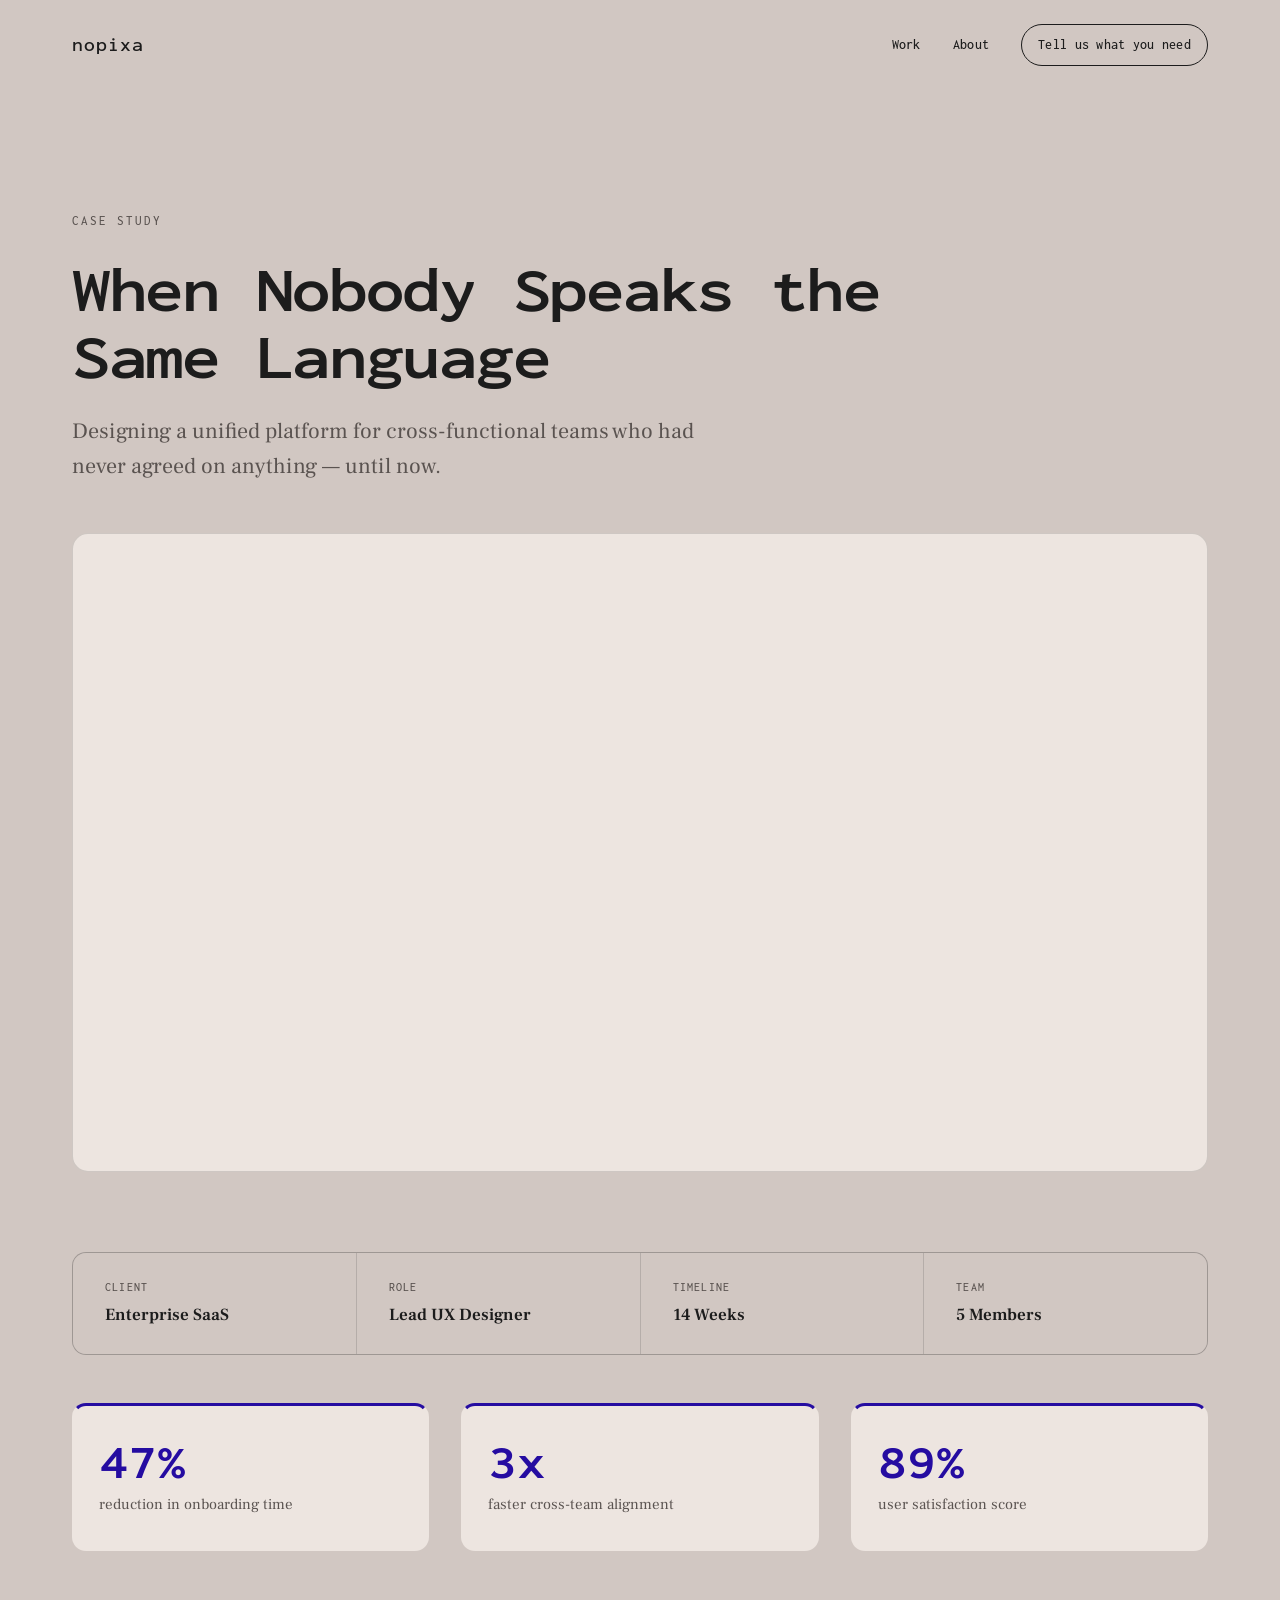
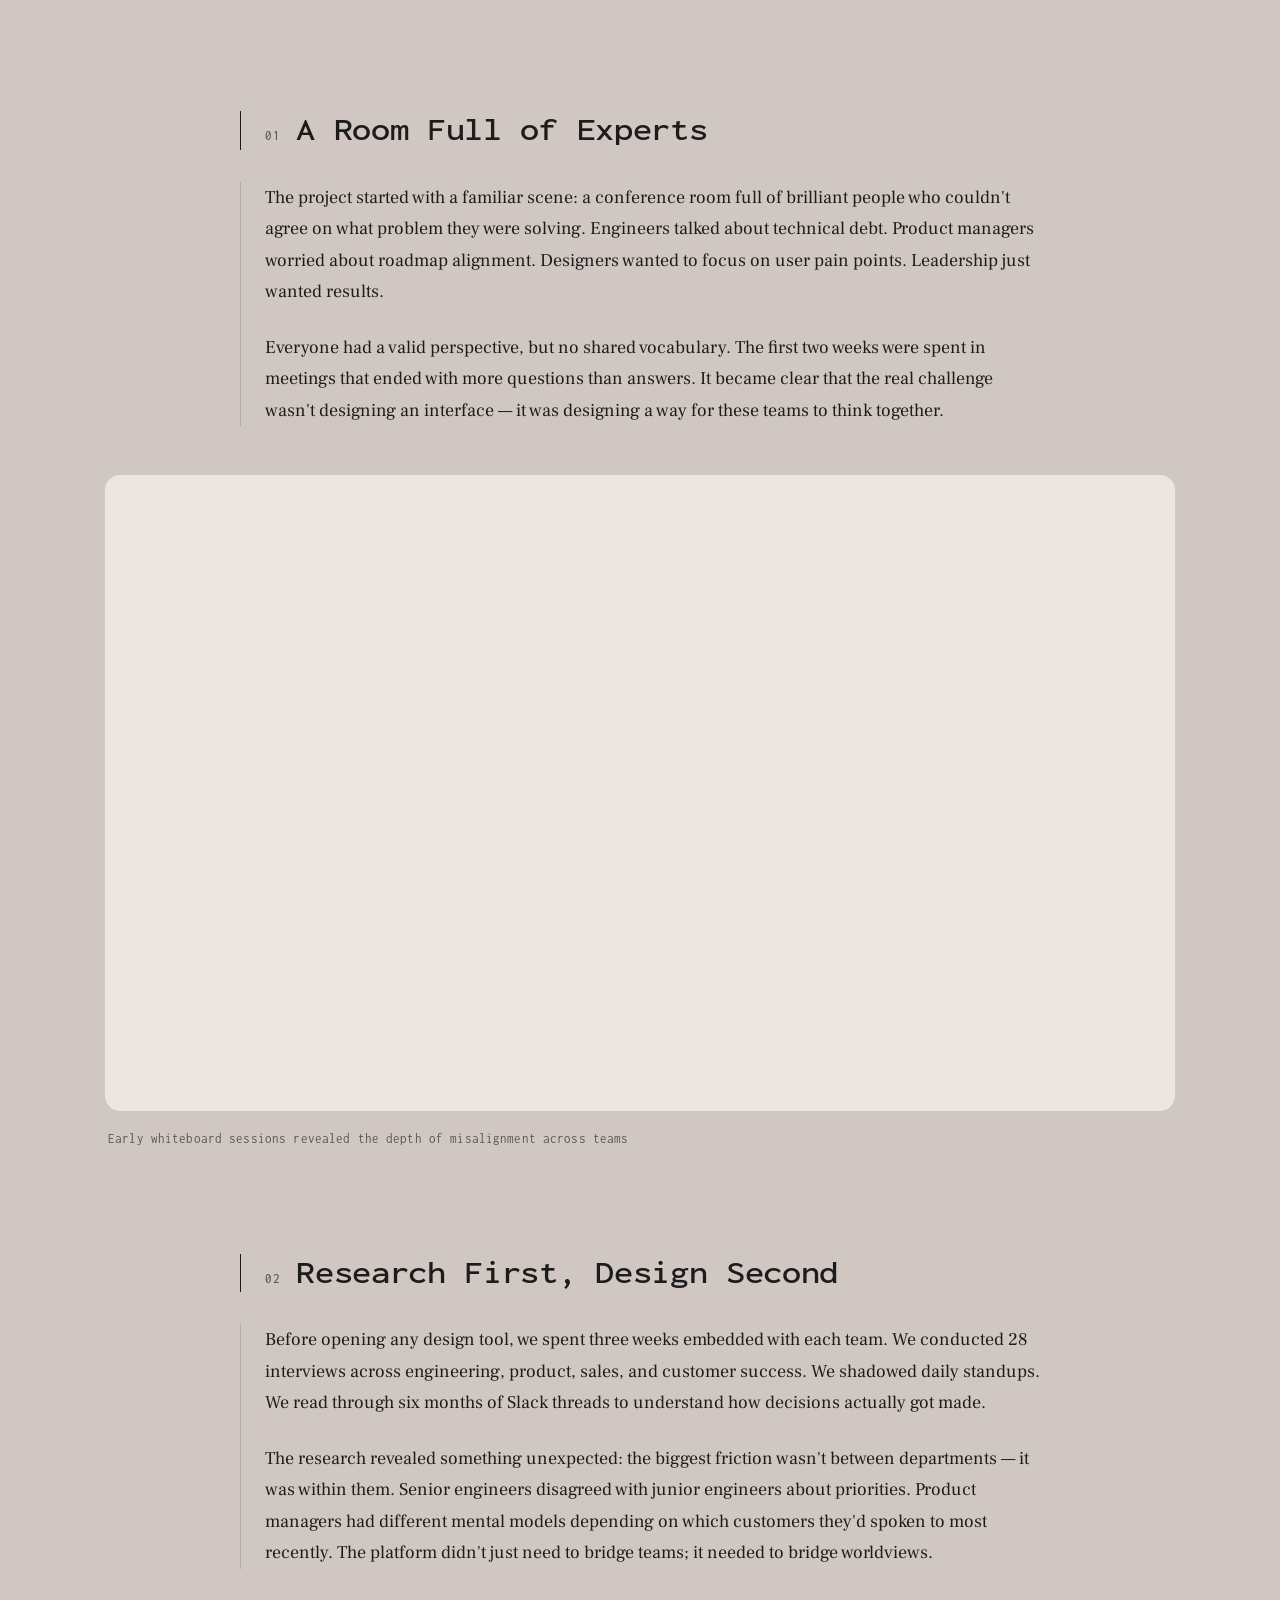
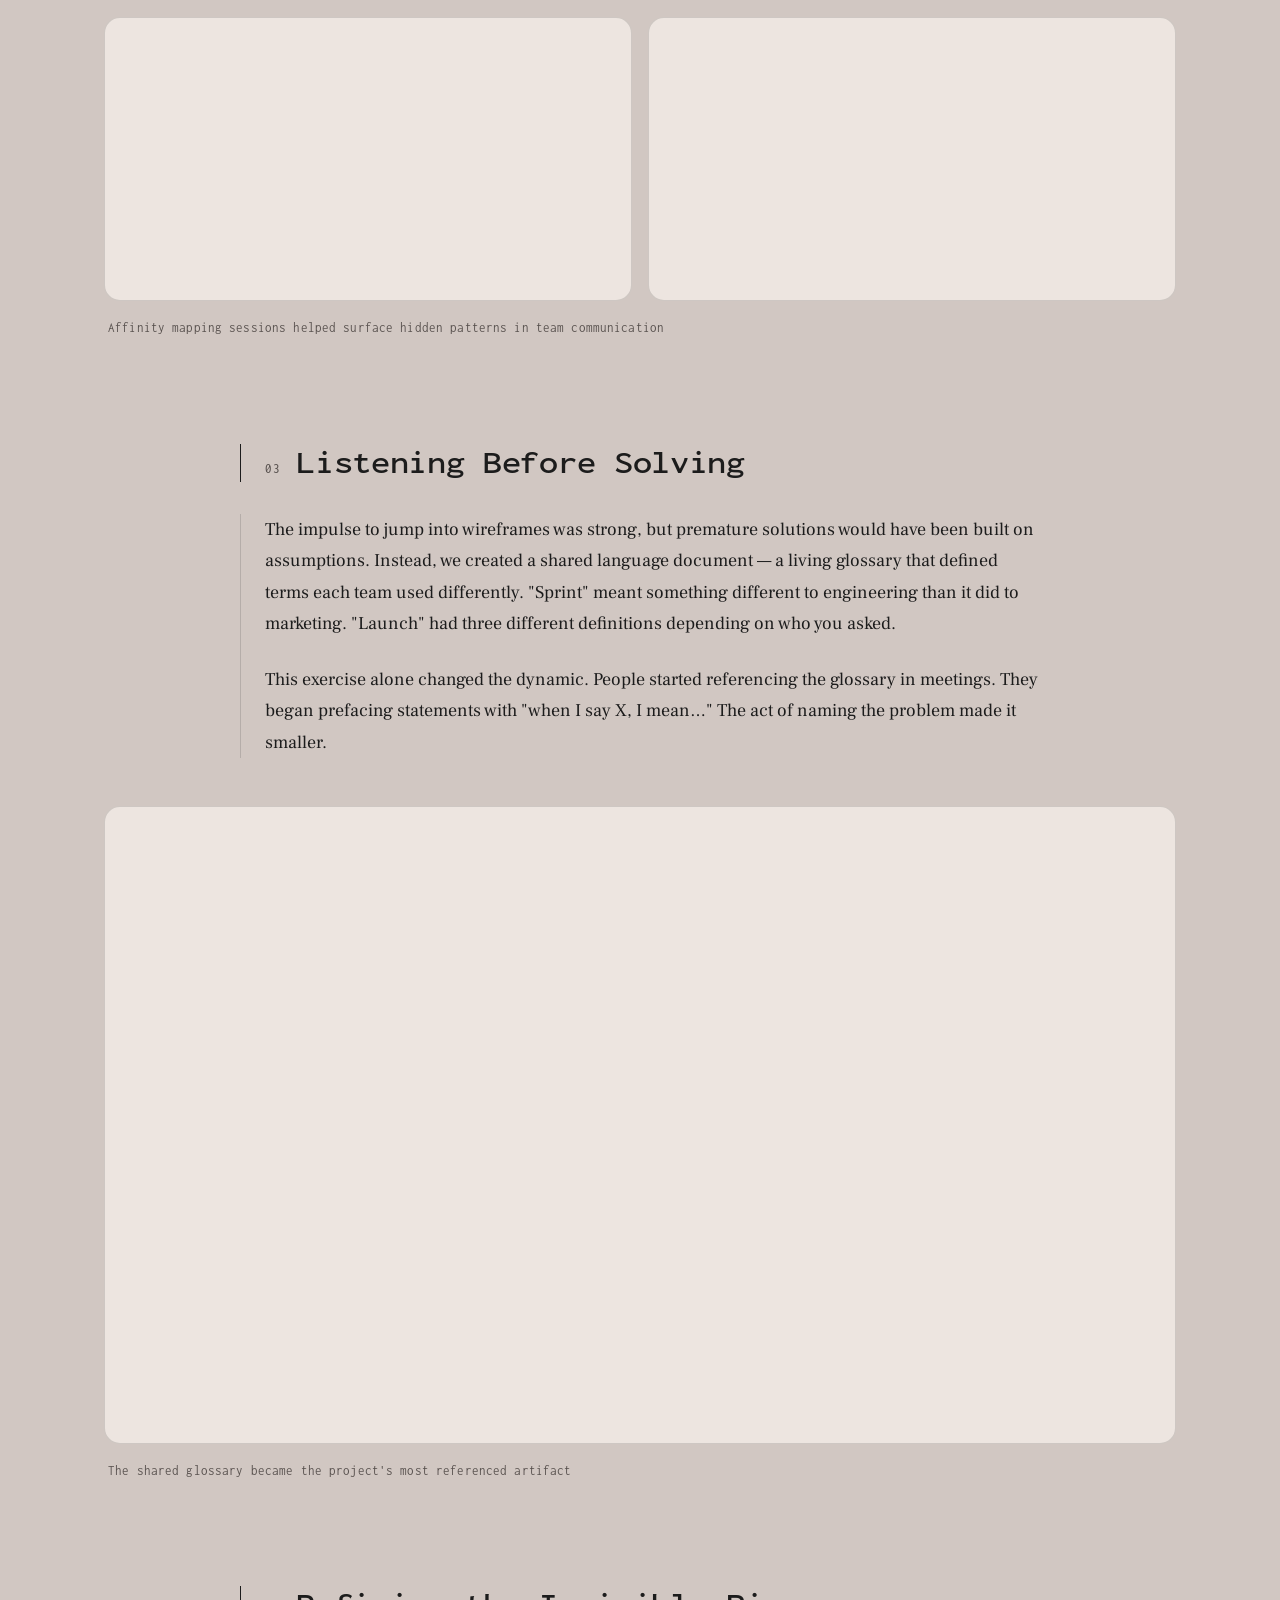
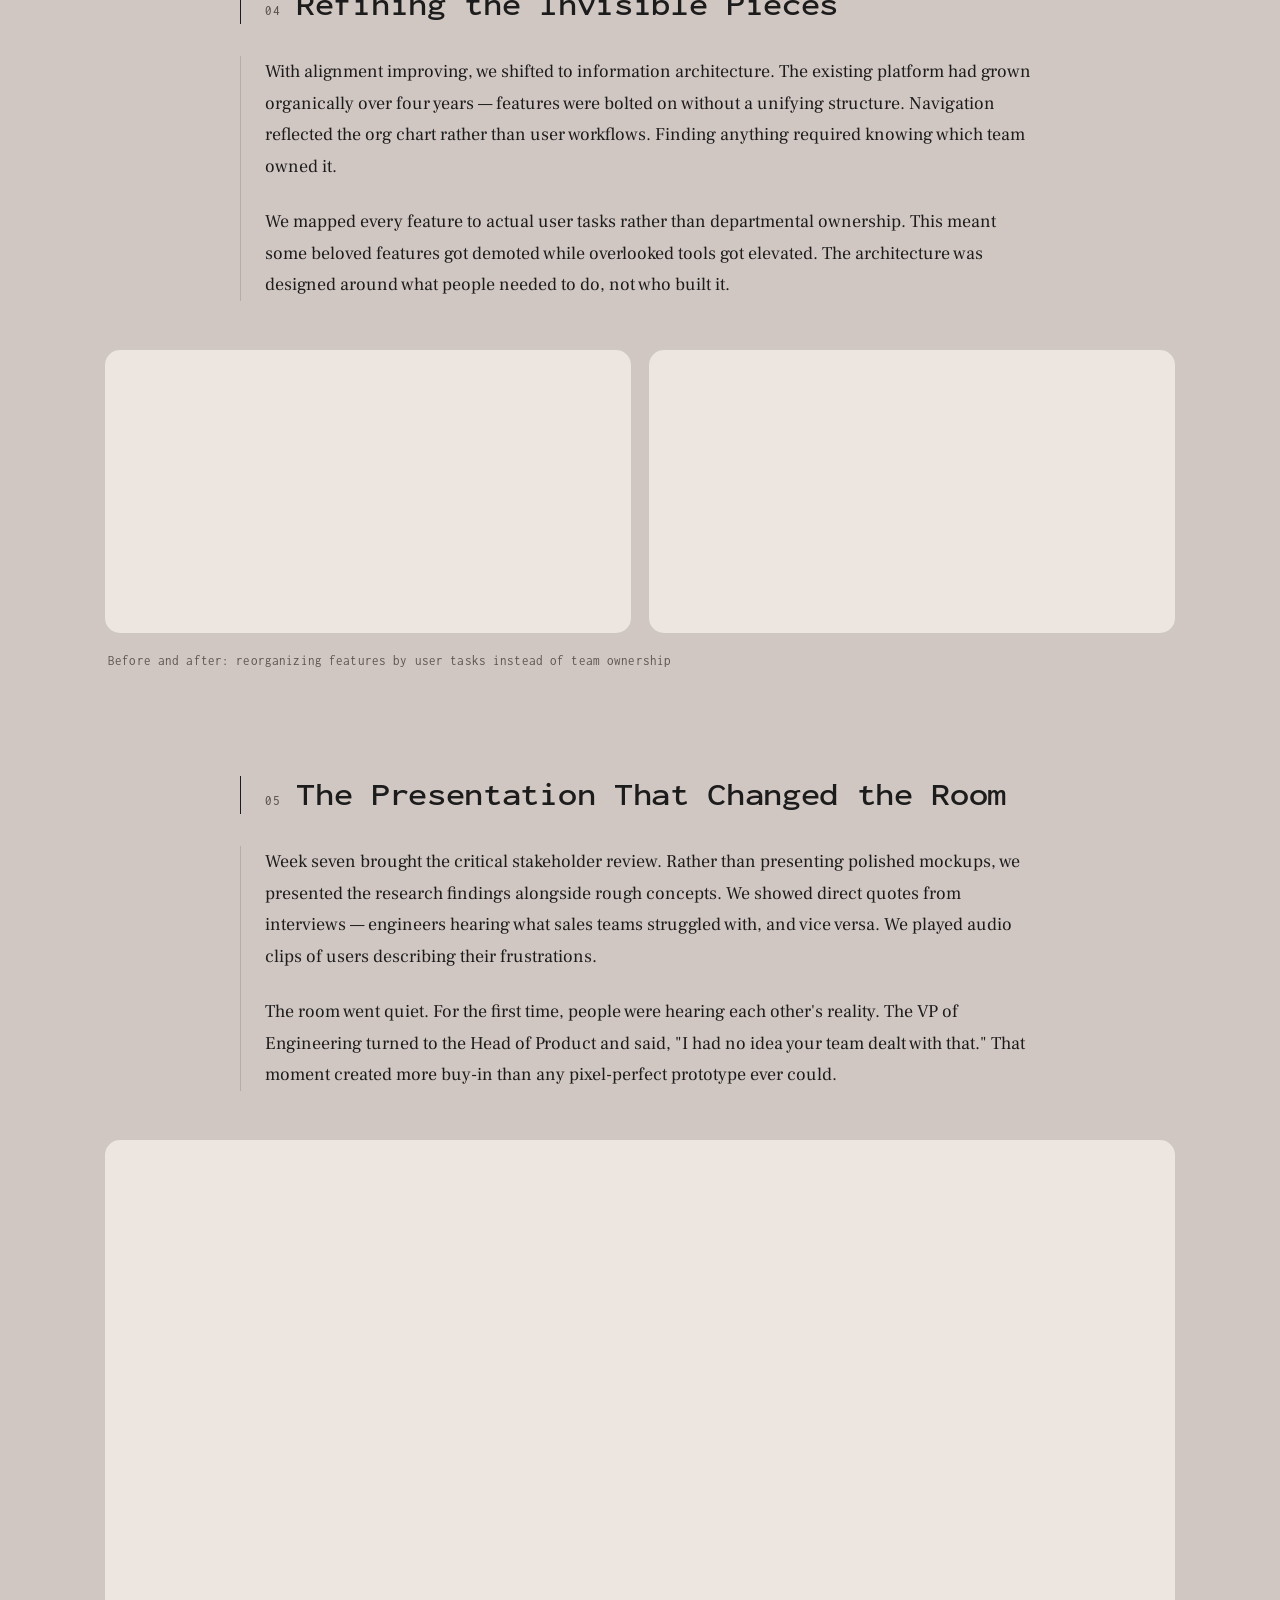
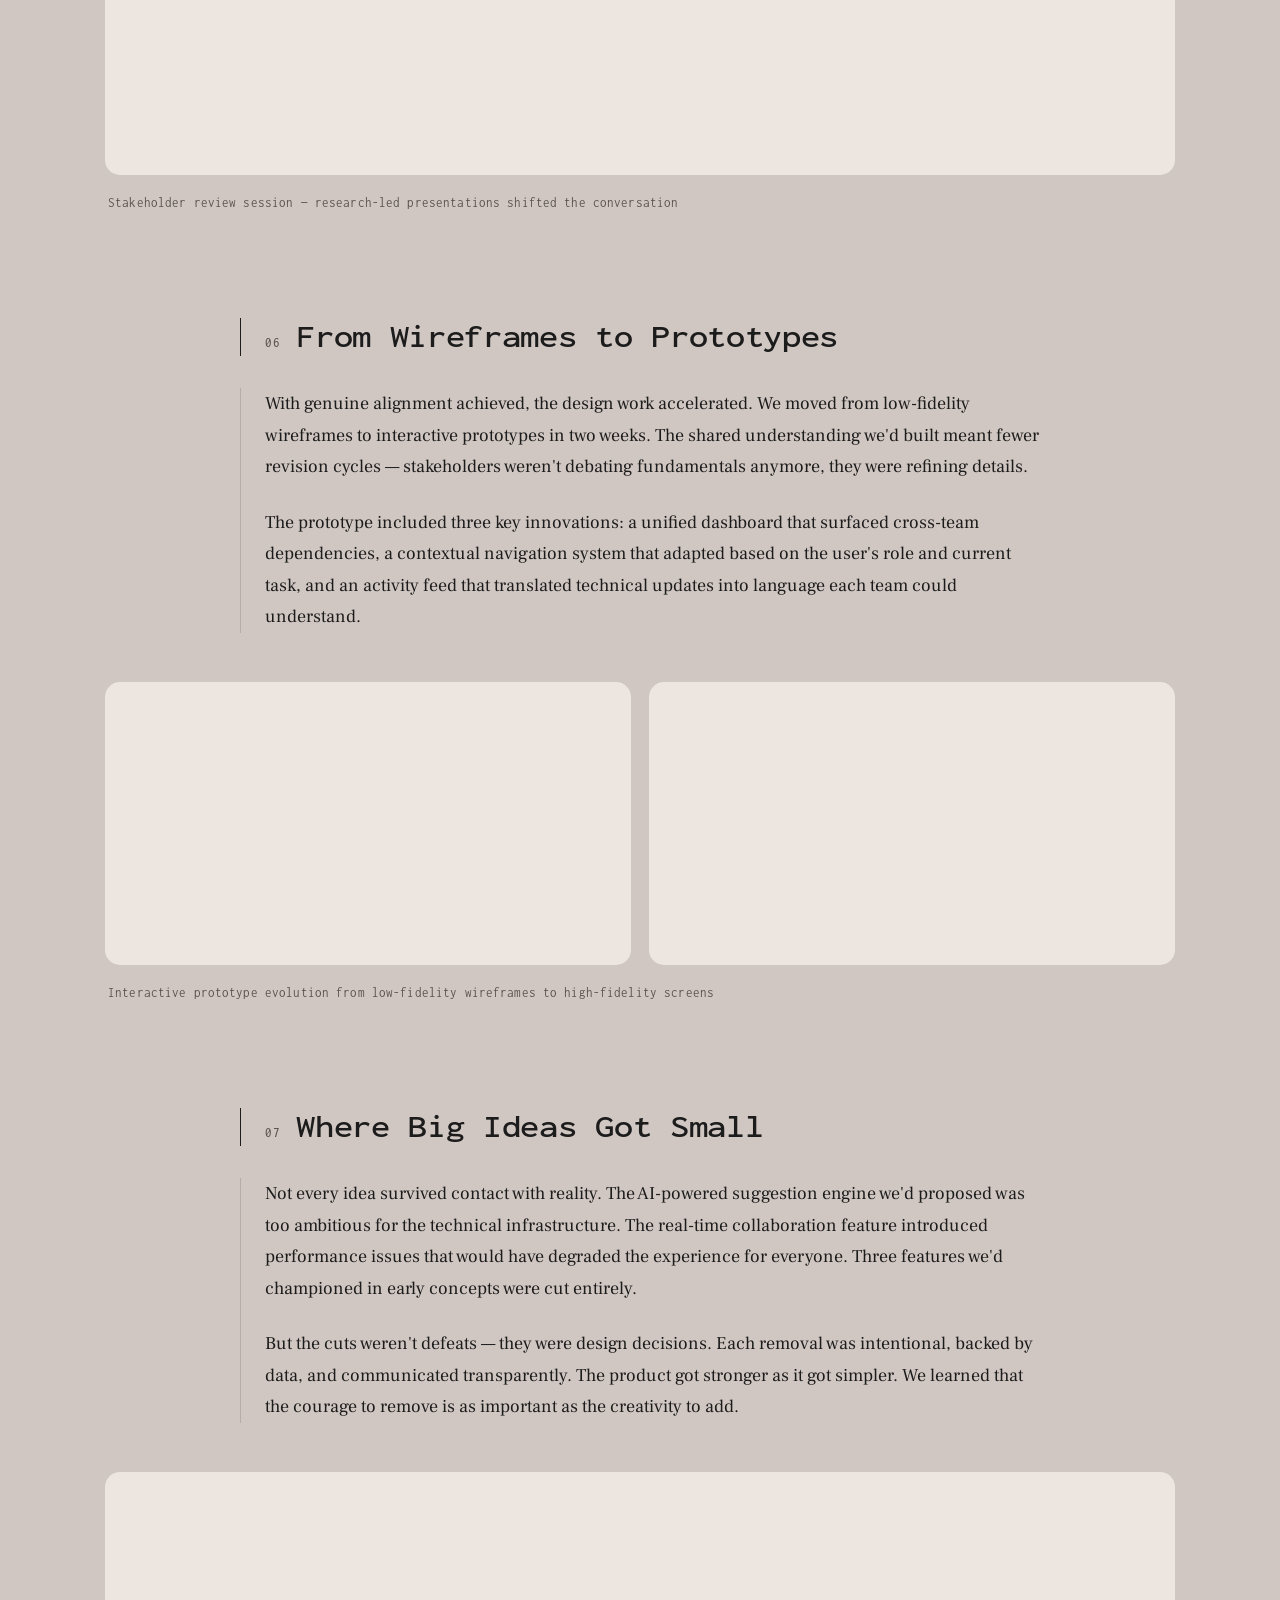
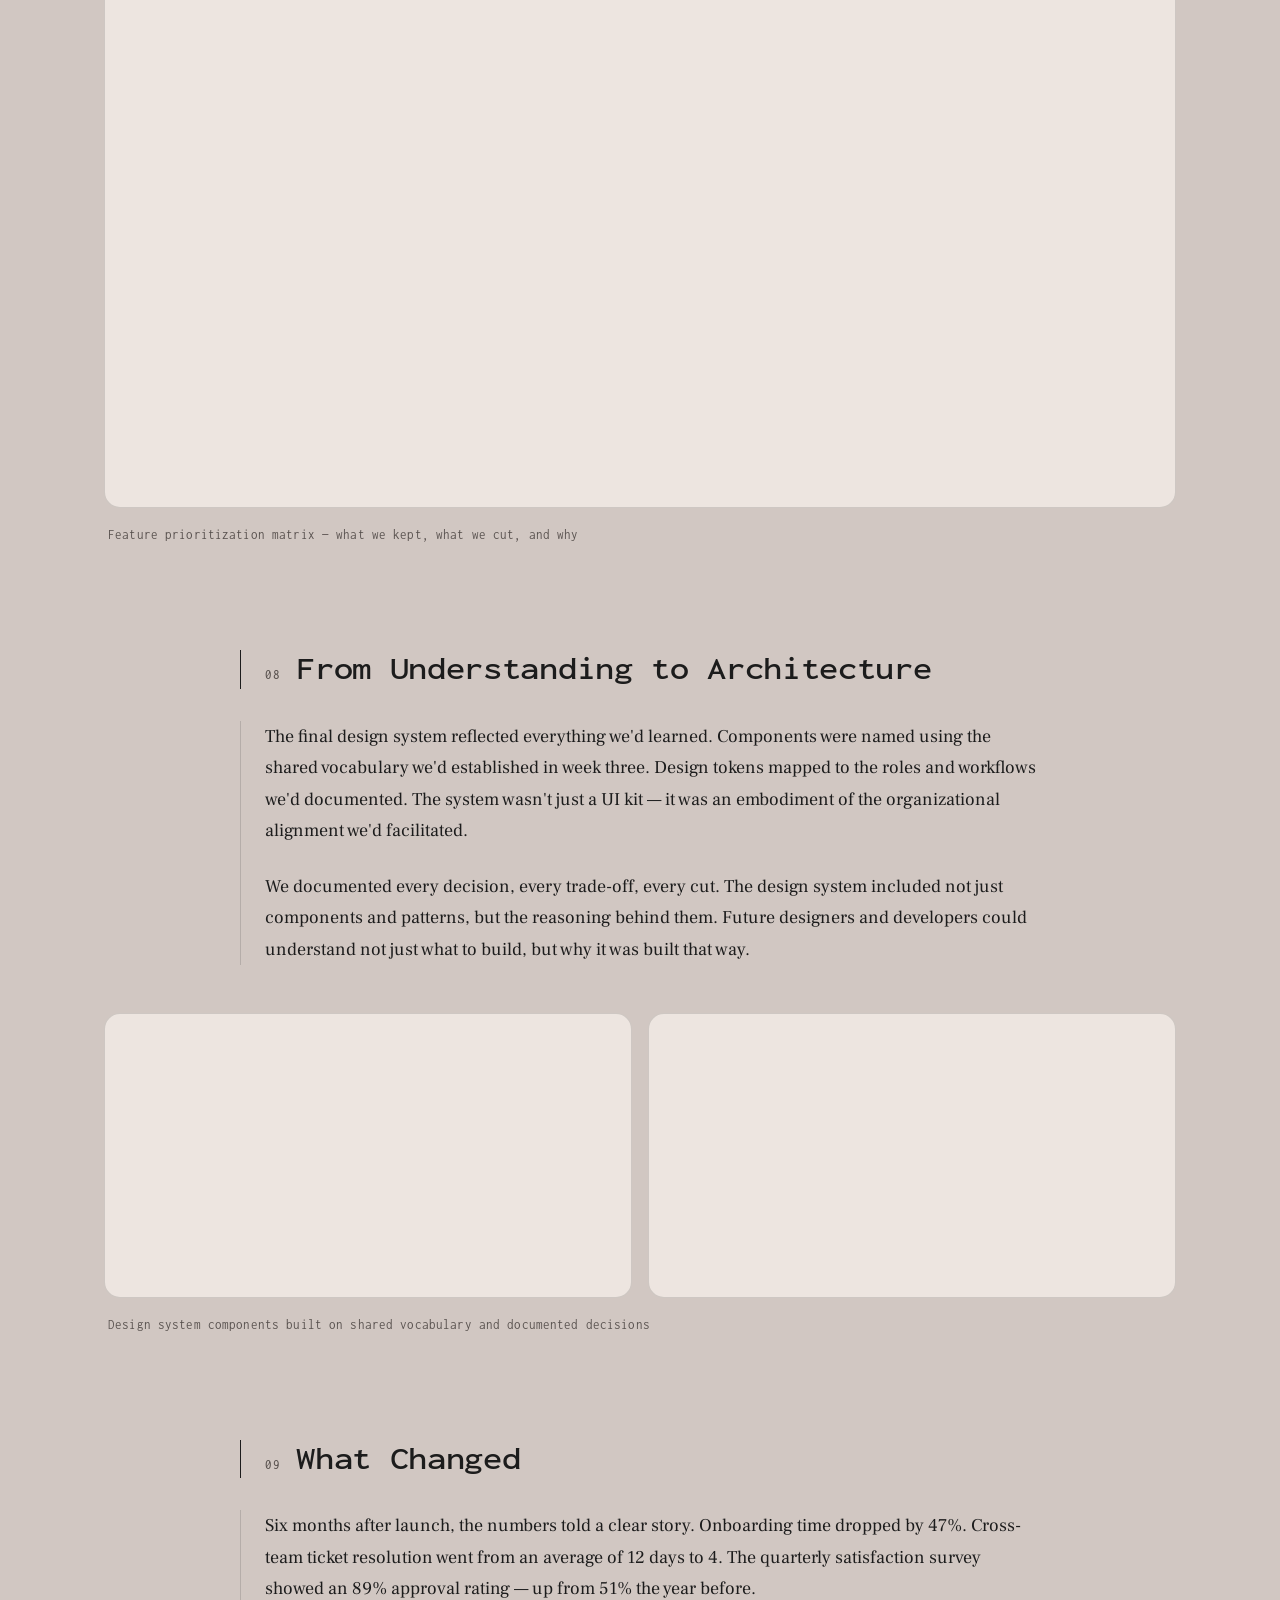
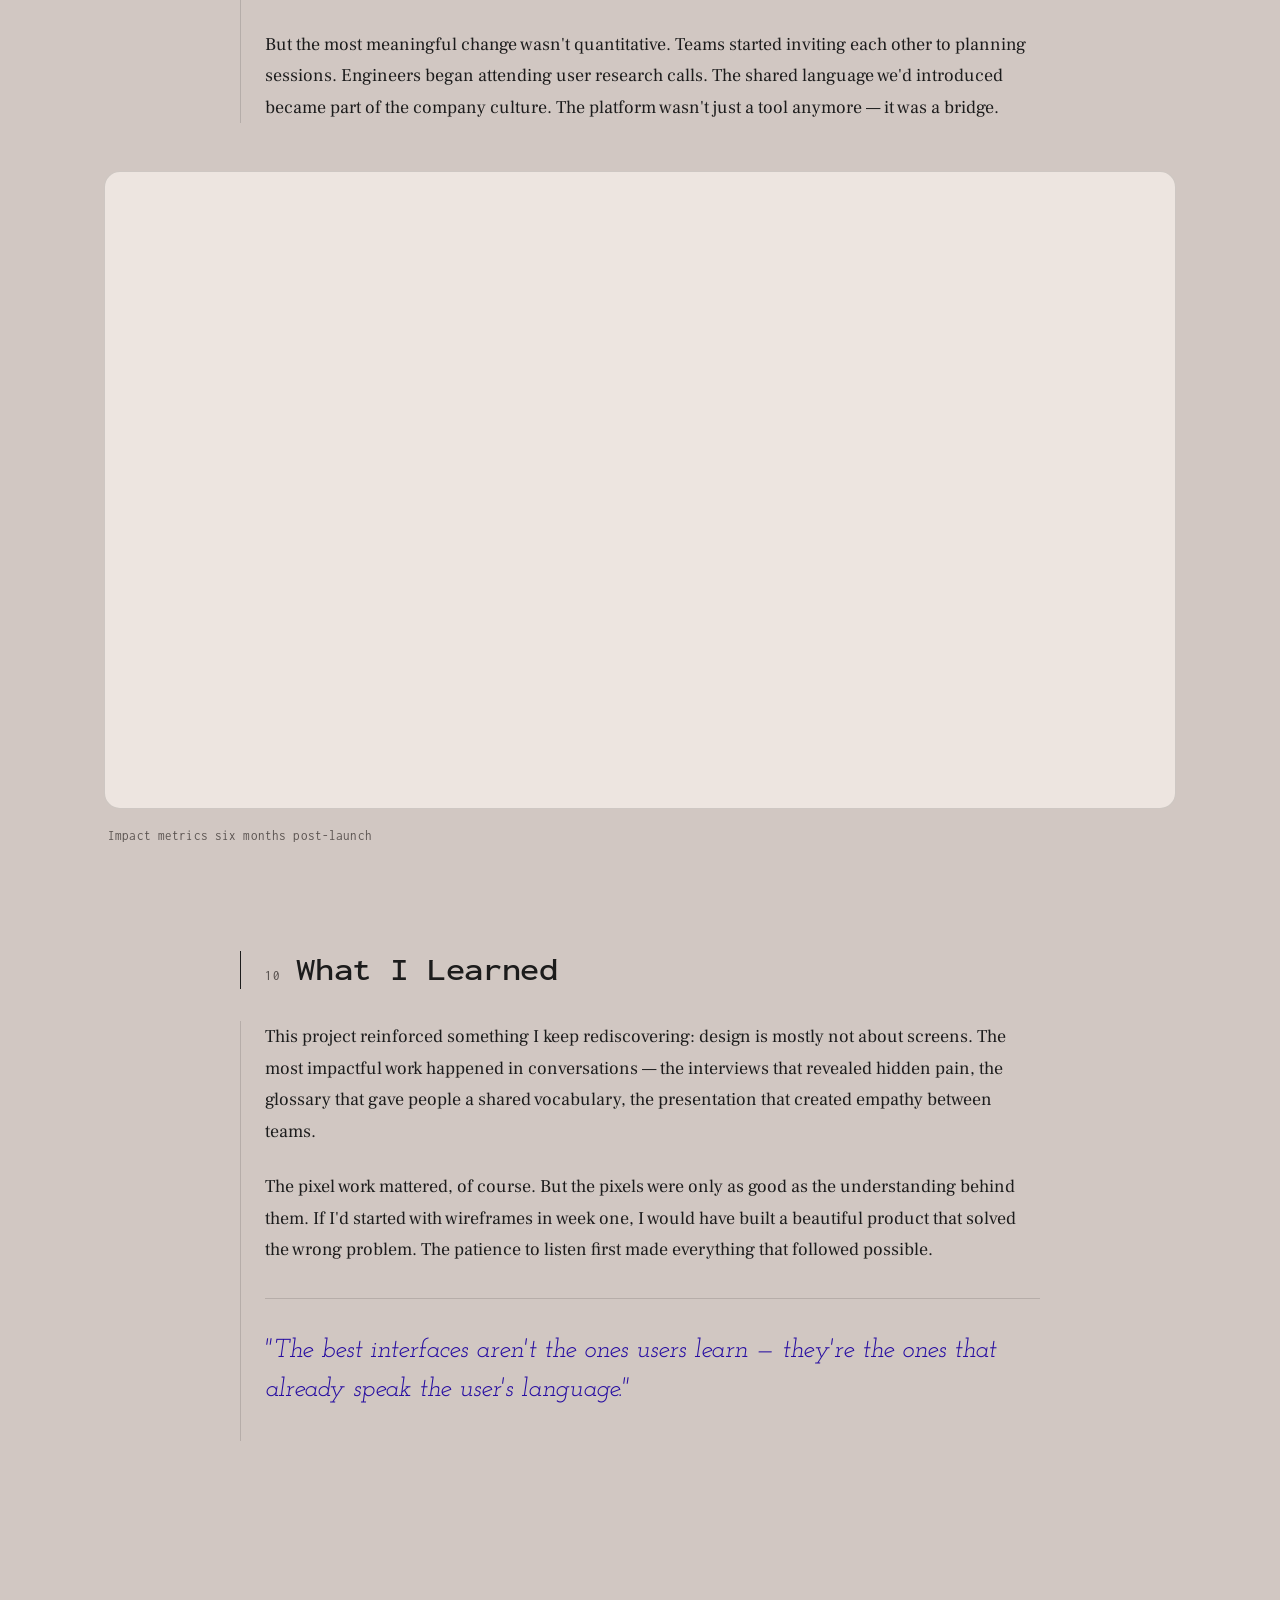
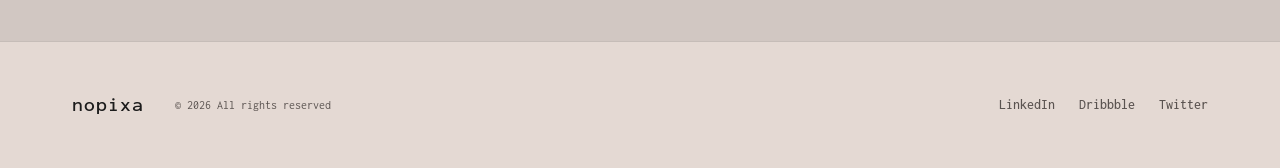
==== index.html @ 85a0df7d "Add case study page recreating nopixa.design layout Build a complete case study page titled "When No" ====
<!DOCTYPE html>
<html lang="en">
<head>
  <meta charset="UTF-8">
  <meta name="viewport" content="width=device-width, initial-scale=1.0">
  <title>When Nobody Speaks the Same Language — Case Study</title>
  <link rel="preconnect" href="https://fonts.googleapis.com">
  <link rel="preconnect" href="https://fonts.gstatic.com" crossorigin>
  <link href="https://fonts.googleapis.com/css2?family=Inconsolata:wdth,wght@75..100,200..900&family=Frank+Ruhl+Libre:wght@300..900&family=Josefin+Slab:ital,wght@0,100..700;1,100..700&display=swap" rel="stylesheet">
  <link rel="stylesheet" href="style.css">
</head>
<body>

  <!-- Navigation -->
  <nav class="nav">
    <a href="/" class="nav__logo">nopixa</a>
    <div class="nav__links">
      <a href="#" class="nav__link">Work</a>
      <a href="#" class="nav__link">About</a>
      <a href="#" class="nav__link nav__link--cta">Tell us what you need</a>
    </div>
  </nav>

  <!-- Hero -->
  <header class="hero">
    <div class="hero__label">Case Study</div>
    <h1 class="hero__title">When Nobody Speaks the Same Language</h1>
    <p class="hero__subtitle">Designing a unified platform for cross-functional teams who had never agreed on anything — until now.</p>
  </header>

  <!-- Hero Image -->
  <div class="hero-image">
    <div class="hero-image__placeholder"></div>
  </div>

  <!-- Project Overview -->
  <section class="overview">
    <div class="overview__grid">
      <div class="overview__item">
        <span class="overview__label">Client</span>
        <span class="overview__value">Enterprise SaaS</span>
      </div>
      <div class="overview__item">
        <span class="overview__label">Role</span>
        <span class="overview__value">Lead UX Designer</span>
      </div>
      <div class="overview__item">
        <span class="overview__label">Timeline</span>
        <span class="overview__value">14 Weeks</span>
      </div>
      <div class="overview__item">
        <span class="overview__label">Team</span>
        <span class="overview__value">5 Members</span>
      </div>
    </div>
    <div class="overview__stats">
      <div class="stat">
        <span class="stat__number">47%</span>
        <span class="stat__desc">reduction in onboarding time</span>
      </div>
      <div class="stat">
        <span class="stat__number">3x</span>
        <span class="stat__desc">faster cross-team alignment</span>
      </div>
      <div class="stat">
        <span class="stat__number">89%</span>
        <span class="stat__desc">user satisfaction score</span>
      </div>
    </div>
  </section>

  <!-- Content Sections -->
  <main class="content">

    <!-- Section: A Room Full of Experts -->
    <section class="section">
      <div class="section__header">
        <span class="section__number">01</span>
        <h2 class="section__title">A Room Full of Experts</h2>
      </div>
      <div class="section__body">
        <p>The project started with a familiar scene: a conference room full of brilliant people who couldn't agree on what problem they were solving. Engineers talked about technical debt. Product managers worried about roadmap alignment. Designers wanted to focus on user pain points. Leadership just wanted results.</p>
        <p>Everyone had a valid perspective, but no shared vocabulary. The first two weeks were spent in meetings that ended with more questions than answers. It became clear that the real challenge wasn't designing an interface — it was designing a way for these teams to think together.</p>
      </div>
    </section>

    <div class="image-block">
      <div class="image-block__placeholder"></div>
      <span class="image-block__caption">Early whiteboard sessions revealed the depth of misalignment across teams</span>
    </div>

    <!-- Section: Research First, Design Second -->
    <section class="section">
      <div class="section__header">
        <span class="section__number">02</span>
        <h2 class="section__title">Research First, Design Second</h2>
      </div>
      <div class="section__body">
        <p>Before opening any design tool, we spent three weeks embedded with each team. We conducted 28 interviews across engineering, product, sales, and customer success. We shadowed daily standups. We read through six months of Slack threads to understand how decisions actually got made.</p>
        <p>The research revealed something unexpected: the biggest friction wasn't between departments — it was within them. Senior engineers disagreed with junior engineers about priorities. Product managers had different mental models depending on which customers they'd spoken to most recently. The platform didn't just need to bridge teams; it needed to bridge worldviews.</p>
      </div>
    </section>

    <div class="image-block image-block--two-up">
      <div class="image-block__grid">
        <div class="image-block__placeholder"></div>
        <div class="image-block__placeholder"></div>
      </div>
      <span class="image-block__caption">Affinity mapping sessions helped surface hidden patterns in team communication</span>
    </div>

    <!-- Section: Listening Before Solving -->
    <section class="section">
      <div class="section__header">
        <span class="section__number">03</span>
        <h2 class="section__title">Listening Before Solving</h2>
      </div>
      <div class="section__body">
        <p>The impulse to jump into wireframes was strong, but premature solutions would have been built on assumptions. Instead, we created a shared language document — a living glossary that defined terms each team used differently. "Sprint" meant something different to engineering than it did to marketing. "Launch" had three different definitions depending on who you asked.</p>
        <p>This exercise alone changed the dynamic. People started referencing the glossary in meetings. They began prefacing statements with "when I say X, I mean…" The act of naming the problem made it smaller.</p>
      </div>
    </section>

    <div class="image-block">
      <div class="image-block__placeholder"></div>
      <span class="image-block__caption">The shared glossary became the project's most referenced artifact</span>
    </div>

    <!-- Section: Refining the Invisible Pieces -->
    <section class="section">
      <div class="section__header">
        <span class="section__number">04</span>
        <h2 class="section__title">Refining the Invisible Pieces</h2>
      </div>
      <div class="section__body">
        <p>With alignment improving, we shifted to information architecture. The existing platform had grown organically over four years — features were bolted on without a unifying structure. Navigation reflected the org chart rather than user workflows. Finding anything required knowing which team owned it.</p>
        <p>We mapped every feature to actual user tasks rather than departmental ownership. This meant some beloved features got demoted while overlooked tools got elevated. The architecture was designed around what people needed to do, not who built it.</p>
      </div>
    </section>

    <div class="image-block image-block--two-up">
      <div class="image-block__grid">
        <div class="image-block__placeholder"></div>
        <div class="image-block__placeholder"></div>
      </div>
      <span class="image-block__caption">Before and after: reorganizing features by user tasks instead of team ownership</span>
    </div>

    <!-- Section: The Presentation That Changed the Room -->
    <section class="section">
      <div class="section__header">
        <span class="section__number">05</span>
        <h2 class="section__title">The Presentation That Changed the Room</h2>
      </div>
      <div class="section__body">
        <p>Week seven brought the critical stakeholder review. Rather than presenting polished mockups, we presented the research findings alongside rough concepts. We showed direct quotes from interviews — engineers hearing what sales teams struggled with, and vice versa. We played audio clips of users describing their frustrations.</p>
        <p>The room went quiet. For the first time, people were hearing each other's reality. The VP of Engineering turned to the Head of Product and said, "I had no idea your team dealt with that." That moment created more buy-in than any pixel-perfect prototype ever could.</p>
      </div>
    </section>

    <div class="image-block">
      <div class="image-block__placeholder"></div>
      <span class="image-block__caption">Stakeholder review session — research-led presentations shifted the conversation</span>
    </div>

    <!-- Section: From Wireframes to Prototypes -->
    <section class="section">
      <div class="section__header">
        <span class="section__number">06</span>
        <h2 class="section__title">From Wireframes to Prototypes</h2>
      </div>
      <div class="section__body">
        <p>With genuine alignment achieved, the design work accelerated. We moved from low-fidelity wireframes to interactive prototypes in two weeks. The shared understanding we'd built meant fewer revision cycles — stakeholders weren't debating fundamentals anymore, they were refining details.</p>
        <p>The prototype included three key innovations: a unified dashboard that surfaced cross-team dependencies, a contextual navigation system that adapted based on the user's role and current task, and an activity feed that translated technical updates into language each team could understand.</p>
      </div>
    </section>

    <div class="image-block image-block--two-up">
      <div class="image-block__grid">
        <div class="image-block__placeholder"></div>
        <div class="image-block__placeholder"></div>
      </div>
      <span class="image-block__caption">Interactive prototype evolution from low-fidelity wireframes to high-fidelity screens</span>
    </div>

    <!-- Section: Where Big Ideas Got Small -->
    <section class="section">
      <div class="section__header">
        <span class="section__number">07</span>
        <h2 class="section__title">Where Big Ideas Got Small</h2>
      </div>
      <div class="section__body">
        <p>Not every idea survived contact with reality. The AI-powered suggestion engine we'd proposed was too ambitious for the technical infrastructure. The real-time collaboration feature introduced performance issues that would have degraded the experience for everyone. Three features we'd championed in early concepts were cut entirely.</p>
        <p>But the cuts weren't defeats — they were design decisions. Each removal was intentional, backed by data, and communicated transparently. The product got stronger as it got simpler. We learned that the courage to remove is as important as the creativity to add.</p>
      </div>
    </section>

    <div class="image-block">
      <div class="image-block__placeholder"></div>
      <span class="image-block__caption">Feature prioritization matrix — what we kept, what we cut, and why</span>
    </div>

    <!-- Section: From Understanding to Architecture -->
    <section class="section">
      <div class="section__header">
        <span class="section__number">08</span>
        <h2 class="section__title">From Understanding to Architecture</h2>
      </div>
      <div class="section__body">
        <p>The final design system reflected everything we'd learned. Components were named using the shared vocabulary we'd established in week three. Design tokens mapped to the roles and workflows we'd documented. The system wasn't just a UI kit — it was an embodiment of the organizational alignment we'd facilitated.</p>
        <p>We documented every decision, every trade-off, every cut. The design system included not just components and patterns, but the reasoning behind them. Future designers and developers could understand not just what to build, but why it was built that way.</p>
      </div>
    </section>

    <div class="image-block image-block--two-up">
      <div class="image-block__grid">
        <div class="image-block__placeholder"></div>
        <div class="image-block__placeholder"></div>
      </div>
      <span class="image-block__caption">Design system components built on shared vocabulary and documented decisions</span>
    </div>

    <!-- Section: What Changed -->
    <section class="section">
      <div class="section__header">
        <span class="section__number">09</span>
        <h2 class="section__title">What Changed</h2>
      </div>
      <div class="section__body">
        <p>Six months after launch, the numbers told a clear story. Onboarding time dropped by 47%. Cross-team ticket resolution went from an average of 12 days to 4. The quarterly satisfaction survey showed an 89% approval rating — up from 51% the year before.</p>
        <p>But the most meaningful change wasn't quantitative. Teams started inviting each other to planning sessions. Engineers began attending user research calls. The shared language we'd introduced became part of the company culture. The platform wasn't just a tool anymore — it was a bridge.</p>
      </div>
    </section>

    <div class="image-block">
      <div class="image-block__placeholder"></div>
      <span class="image-block__caption">Impact metrics six months post-launch</span>
    </div>

    <!-- Section: What I Learned -->
    <section class="section section--last">
      <div class="section__header">
        <span class="section__number">10</span>
        <h2 class="section__title">What I Learned</h2>
      </div>
      <div class="section__body">
        <p>This project reinforced something I keep rediscovering: design is mostly not about screens. The most impactful work happened in conversations — the interviews that revealed hidden pain, the glossary that gave people a shared vocabulary, the presentation that created empathy between teams.</p>
        <p>The pixel work mattered, of course. But the pixels were only as good as the understanding behind them. If I'd started with wireframes in week one, I would have built a beautiful product that solved the wrong problem. The patience to listen first made everything that followed possible.</p>
        <div class="section__quote">
          <blockquote>"The best interfaces aren't the ones users learn — they're the ones that already speak the user's language."</blockquote>
        </div>
      </div>
    </section>

  </main>

  <!-- Footer -->
  <footer class="footer">
    <div class="footer__inner">
      <div class="footer__left">
        <span class="footer__logo">nopixa</span>
        <span class="footer__copy">&copy; 2026 All rights reserved</span>
      </div>
      <div class="footer__right">
        <a href="#" class="footer__link">LinkedIn</a>
        <a href="#" class="footer__link">Dribbble</a>
        <a href="#" class="footer__link">Twitter</a>
      </div>
    </div>
  </footer>

  <!-- Scroll Animations -->
  <script>
    document.addEventListener('DOMContentLoaded', () => {
      const elements = document.querySelectorAll('.section, .image-block, .stat');

      if ('IntersectionObserver' in window) {
        const observer = new IntersectionObserver((entries) => {
          entries.forEach((entry) => {
            if (entry.isIntersecting) {
              entry.target.classList.add('visible');
              observer.unobserve(entry.target);
            }
          });
        }, { threshold: 0.1, rootMargin: '0px 0px -40px 0px' });

        elements.forEach((el) => observer.observe(el));
      } else {
        elements.forEach((el) => el.classList.add('visible'));
      }
    });
  </script>

</body>
</html>
---- style.css ----
/* ============================================
   NOPIXA DESIGN SYSTEM — Case Study Template
   ============================================ */

/* --- Reset & Base --- */
*,
*::before,
*::after {
  margin: 0;
  padding: 0;
  box-sizing: border-box;
}

:root {
  /* Colors */
  --color-bg: #d1c7c2;
  --color-bg-light: #e4d9d3;
  --color-bg-card: #ede5e0;
  --color-text: #1c1c1c;
  --color-text-muted: #5a5350;
  --color-accent: #250ca1;
  --color-accent-hover: #5531e6;
  --color-border: #1c1c1c;
  --color-border-light: rgba(28, 28, 28, 0.15);

  /* Typography */
  --font-mono: 'Inconsolata', monospace;
  --font-serif: 'Frank Ruhl Libre', serif;
  --font-accent: 'Josefin Slab', serif;

  /* Spacing */
  --space-xs: 4px;
  --space-sm: 8px;
  --space-md: 16px;
  --space-lg: 24px;
  --space-xl: 32px;
  --space-2xl: 48px;
  --space-3xl: 80px;
  --space-4xl: 120px;

  /* Layout */
  --max-width: 1200px;
  --content-width: 800px;
  --radius-sm: 5px;
  --radius-md: 14px;
  --radius-lg: 16px;
}

html {
  font-size: 16px;
  scroll-behavior: smooth;
  -webkit-font-smoothing: antialiased;
  -moz-osx-font-smoothing: grayscale;
}

body {
  background-color: var(--color-bg);
  color: var(--color-text);
  font-family: var(--font-serif);
  font-weight: 400;
  line-height: 1.7;
  overflow-x: clip;
}

a {
  color: var(--color-text);
  text-decoration: none;
  transition: color 0.2s ease;
}

a:hover {
  color: var(--color-accent);
}

img {
  max-width: 100%;
  display: block;
}

/* --- Navigation --- */
.nav {
  display: flex;
  align-items: center;
  justify-content: space-between;
  padding: var(--space-lg) var(--space-xl);
  max-width: var(--max-width);
  margin: 0 auto;
}

.nav__logo {
  font-family: var(--font-mono);
  font-weight: 600;
  font-size: 1.125rem;
  letter-spacing: 0.05em;
  font-stretch: expanded;
}

.nav__links {
  display: flex;
  align-items: center;
  gap: var(--space-xl);
}

.nav__link {
  font-family: var(--font-mono);
  font-size: 0.875rem;
  font-weight: 500;
  letter-spacing: 0.02em;
}

.nav__link--cta {
  border: 1.5px solid var(--color-border);
  padding: var(--space-sm) var(--space-md);
  border-radius: 100px;
  transition: all 0.2s ease;
}

.nav__link--cta:hover {
  background-color: var(--color-text);
  color: var(--color-bg);
}

/* --- Hero --- */
.hero {
  max-width: var(--max-width);
  margin: 0 auto;
  padding: var(--space-4xl) var(--space-xl) var(--space-2xl);
  text-align: left;
}

.hero__label {
  font-family: var(--font-mono);
  font-size: 0.8125rem;
  font-weight: 500;
  letter-spacing: 0.15em;
  text-transform: uppercase;
  color: var(--color-text-muted);
  margin-bottom: var(--space-lg);
  display: block;
}

.hero__title {
  font-family: var(--font-mono);
  font-weight: 700;
  font-stretch: expanded;
  font-size: clamp(2.25rem, 5vw, 4.5rem);
  line-height: 1.05;
  letter-spacing: -0.02em;
  color: var(--color-text);
  margin-bottom: var(--space-lg);
  max-width: 900px;
}

.hero__subtitle {
  font-family: var(--font-serif);
  font-size: clamp(1.125rem, 2vw, 1.375rem);
  font-weight: 400;
  line-height: 1.6;
  color: var(--color-text-muted);
  max-width: 640px;
}

/* --- Hero Image --- */
.hero-image {
  max-width: var(--max-width);
  margin: 0 auto;
  padding: 0 var(--space-xl) var(--space-3xl);
}

.hero-image__placeholder {
  width: 100%;
  aspect-ratio: 2400 / 1350;
  background-color: var(--color-bg-card);
  border-radius: var(--radius-lg);
  border: 1px solid var(--color-border-light);
}

/* --- Overview / Stats --- */
.overview {
  max-width: var(--max-width);
  margin: 0 auto;
  padding: 0 var(--space-xl) var(--space-3xl);
}

.overview__grid {
  display: grid;
  grid-template-columns: repeat(4, 1fr);
  gap: 1px;
  background-color: var(--color-border-light);
  border: 1px solid var(--color-border-light);
  border-radius: var(--radius-md);
  overflow: hidden;
  margin-bottom: var(--space-2xl);
}

.overview__item {
  background-color: var(--color-bg);
  padding: var(--space-lg) var(--space-xl);
  display: flex;
  flex-direction: column;
  gap: var(--space-xs);
}

.overview__label {
  font-family: var(--font-mono);
  font-size: 0.75rem;
  font-weight: 500;
  letter-spacing: 0.1em;
  text-transform: uppercase;
  color: var(--color-text-muted);
}

.overview__value {
  font-family: var(--font-serif);
  font-size: 1.0625rem;
  font-weight: 600;
  color: var(--color-text);
}

.overview__stats {
  display: grid;
  grid-template-columns: repeat(3, 1fr);
  gap: var(--space-xl);
}

.stat {
  background-color: var(--color-bg-card);
  border-radius: var(--radius-md);
  padding: var(--space-xl) var(--space-lg);
  border: 3px solid transparent;
  border-top-color: var(--color-accent);
  display: flex;
  flex-direction: column;
  gap: var(--space-sm);
}

.stat__number {
  font-family: var(--font-mono);
  font-weight: 700;
  font-stretch: expanded;
  font-size: clamp(2rem, 4vw, 3rem);
  line-height: 1;
  color: var(--color-accent);
}

.stat__desc {
  font-family: var(--font-serif);
  font-size: 0.9375rem;
  color: var(--color-text-muted);
  line-height: 1.5;
}

/* --- Content / Sections --- */
.content {
  max-width: var(--max-width);
  margin: 0 auto;
  padding: 0 var(--space-xl);
}

.section {
  padding: var(--space-3xl) 0 var(--space-2xl);
  max-width: var(--content-width);
  margin: 0 auto;
}

.section--last {
  padding-bottom: var(--space-4xl);
}

.section__header {
  display: flex;
  align-items: baseline;
  gap: var(--space-md);
  margin-bottom: var(--space-xl);
  border-left: 1px solid var(--color-border);
  padding-left: var(--space-lg);
}

.section__number {
  font-family: var(--font-mono);
  font-size: 0.8125rem;
  font-weight: 500;
  letter-spacing: 0.05em;
  color: var(--color-text-muted);
  flex-shrink: 0;
}

.section__title {
  font-family: var(--font-mono);
  font-weight: 600;
  font-stretch: expanded;
  font-size: clamp(1.5rem, 3vw, 2rem);
  line-height: 1.2;
  letter-spacing: -0.01em;
}

.section__body {
  padding-left: var(--space-lg);
  border-left: 1px solid var(--color-border-light);
}

.section__body p {
  font-family: var(--font-serif);
  font-size: clamp(1rem, 1.5vw, 1.125rem);
  line-height: 1.75;
  color: var(--color-text);
  margin-bottom: var(--space-lg);
}

.section__body p:last-child {
  margin-bottom: 0;
}

.section__quote {
  margin-top: var(--space-xl);
  padding: var(--space-xl) 0;
  border-top: 1px solid var(--color-border-light);
}

.section__quote blockquote {
  font-family: var(--font-accent);
  font-style: italic;
  font-size: clamp(1.25rem, 2.5vw, 1.625rem);
  line-height: 1.5;
  color: var(--color-accent);
}

/* --- Image Blocks --- */
.image-block {
  max-width: var(--max-width);
  margin: 0 auto;
  padding: 0 var(--space-xl) var(--space-lg);
}

.image-block__placeholder {
  width: 100%;
  aspect-ratio: 2960 / 1760;
  background-color: var(--color-bg-card);
  border-radius: var(--radius-lg);
  border: 1px solid var(--color-border-light);
}

.image-block__grid {
  display: grid;
  grid-template-columns: 1fr 1fr;
  gap: var(--space-md);
}

.image-block__grid .image-block__placeholder {
  aspect-ratio: 1576 / 850;
}

.image-block__caption {
  display: block;
  font-family: var(--font-mono);
  font-size: 0.8125rem;
  font-weight: 400;
  color: var(--color-text-muted);
  margin-top: var(--space-md);
  padding-left: var(--space-xs);
  letter-spacing: 0.01em;
}

/* --- Footer --- */
.footer {
  background-color: var(--color-bg-light);
  margin-top: var(--space-3xl);
  border-top: 1px solid var(--color-border-light);
}

.footer__inner {
  max-width: var(--max-width);
  margin: 0 auto;
  padding: var(--space-2xl) var(--space-xl);
  display: flex;
  align-items: center;
  justify-content: space-between;
}

.footer__left {
  display: flex;
  align-items: center;
  gap: var(--space-xl);
}

.footer__logo {
  font-family: var(--font-mono);
  font-weight: 600;
  font-size: 1.125rem;
  letter-spacing: 0.05em;
  font-stretch: expanded;
}

.footer__copy {
  font-family: var(--font-mono);
  font-size: 0.75rem;
  color: var(--color-text-muted);
}

.footer__right {
  display: flex;
  gap: var(--space-lg);
}

.footer__link {
  font-family: var(--font-mono);
  font-size: 0.875rem;
  font-weight: 500;
  color: var(--color-text-muted);
  transition: color 0.2s ease;
}

.footer__link:hover {
  color: var(--color-accent);
}

/* ============================================
   RESPONSIVE DESIGN
   ============================================ */

/* Tablet (< 1280px) */
@media (max-width: 1279px) {
  :root {
    --space-4xl: 90px;
    --space-3xl: 64px;
  }
}

/* Mobile (< 800px) */
@media (max-width: 799px) {
  :root {
    --space-4xl: 64px;
    --space-3xl: 48px;
    --space-2xl: 32px;
  }

  /* Nav */
  .nav {
    padding: var(--space-md) var(--space-md);
  }

  .nav__links {
    gap: var(--space-md);
  }

  .nav__link {
    font-size: 0.8125rem;
  }

  .nav__link--cta {
    padding: 6px var(--space-sm);
    font-size: 0.75rem;
  }

  /* Hero */
  .hero {
    padding: var(--space-3xl) var(--space-md) var(--space-lg);
  }

  .hero__label {
    font-size: 0.6875rem;
    margin-bottom: var(--space-md);
  }

  .hero__title {
    font-size: clamp(1.75rem, 8vw, 2.5rem);
    margin-bottom: var(--space-md);
  }

  .hero__subtitle {
    font-size: 1rem;
  }

  /* Hero Image */
  .hero-image {
    padding: 0 var(--space-md) var(--space-2xl);
  }

  /* Overview */
  .overview {
    padding: 0 var(--space-md) var(--space-2xl);
  }

  .overview__grid {
    grid-template-columns: repeat(2, 1fr);
  }

  .overview__item {
    padding: var(--space-md);
  }

  .overview__stats {
    grid-template-columns: 1fr;
    gap: var(--space-md);
  }

  .stat {
    padding: var(--space-lg);
  }

  /* Content */
  .content {
    padding: 0 var(--space-md);
  }

  .section {
    padding: var(--space-2xl) 0 var(--space-lg);
  }

  .section__header {
    padding-left: var(--space-md);
    margin-bottom: var(--space-lg);
  }

  .section__body {
    padding-left: var(--space-md);
  }

  /* Images */
  .image-block {
    padding: 0 var(--space-md) var(--space-md);
  }

  .image-block__grid {
    grid-template-columns: 1fr;
    gap: var(--space-sm);
  }

  /* Footer */
  .footer__inner {
    flex-direction: column;
    gap: var(--space-lg);
    text-align: center;
    padding: var(--space-xl) var(--space-md);
  }

  .footer__left {
    flex-direction: column;
    gap: var(--space-sm);
  }
}

/* Small mobile (< 480px) */
@media (max-width: 479px) {
  .nav__links {
    gap: var(--space-sm);
  }

  .overview__grid {
    grid-template-columns: 1fr;
  }

  .hero__title {
    font-size: 1.75rem;
  }
}

/* --- Scroll Animations --- */
.section,
.image-block,
.stat {
  opacity: 0;
  transform: translateY(24px);
  transition: opacity 0.6s ease, transform 0.6s ease;
}

.section.visible,
.image-block.visible,
.stat.visible {
  opacity: 1;
  transform: translateY(0);
}

/* Initial visible states for no-JS fallback */
@media (prefers-reduced-motion: reduce) {
  .section,
  .image-block,
  .stat {
    opacity: 1;
    transform: none;
    transition: none;
  }
}
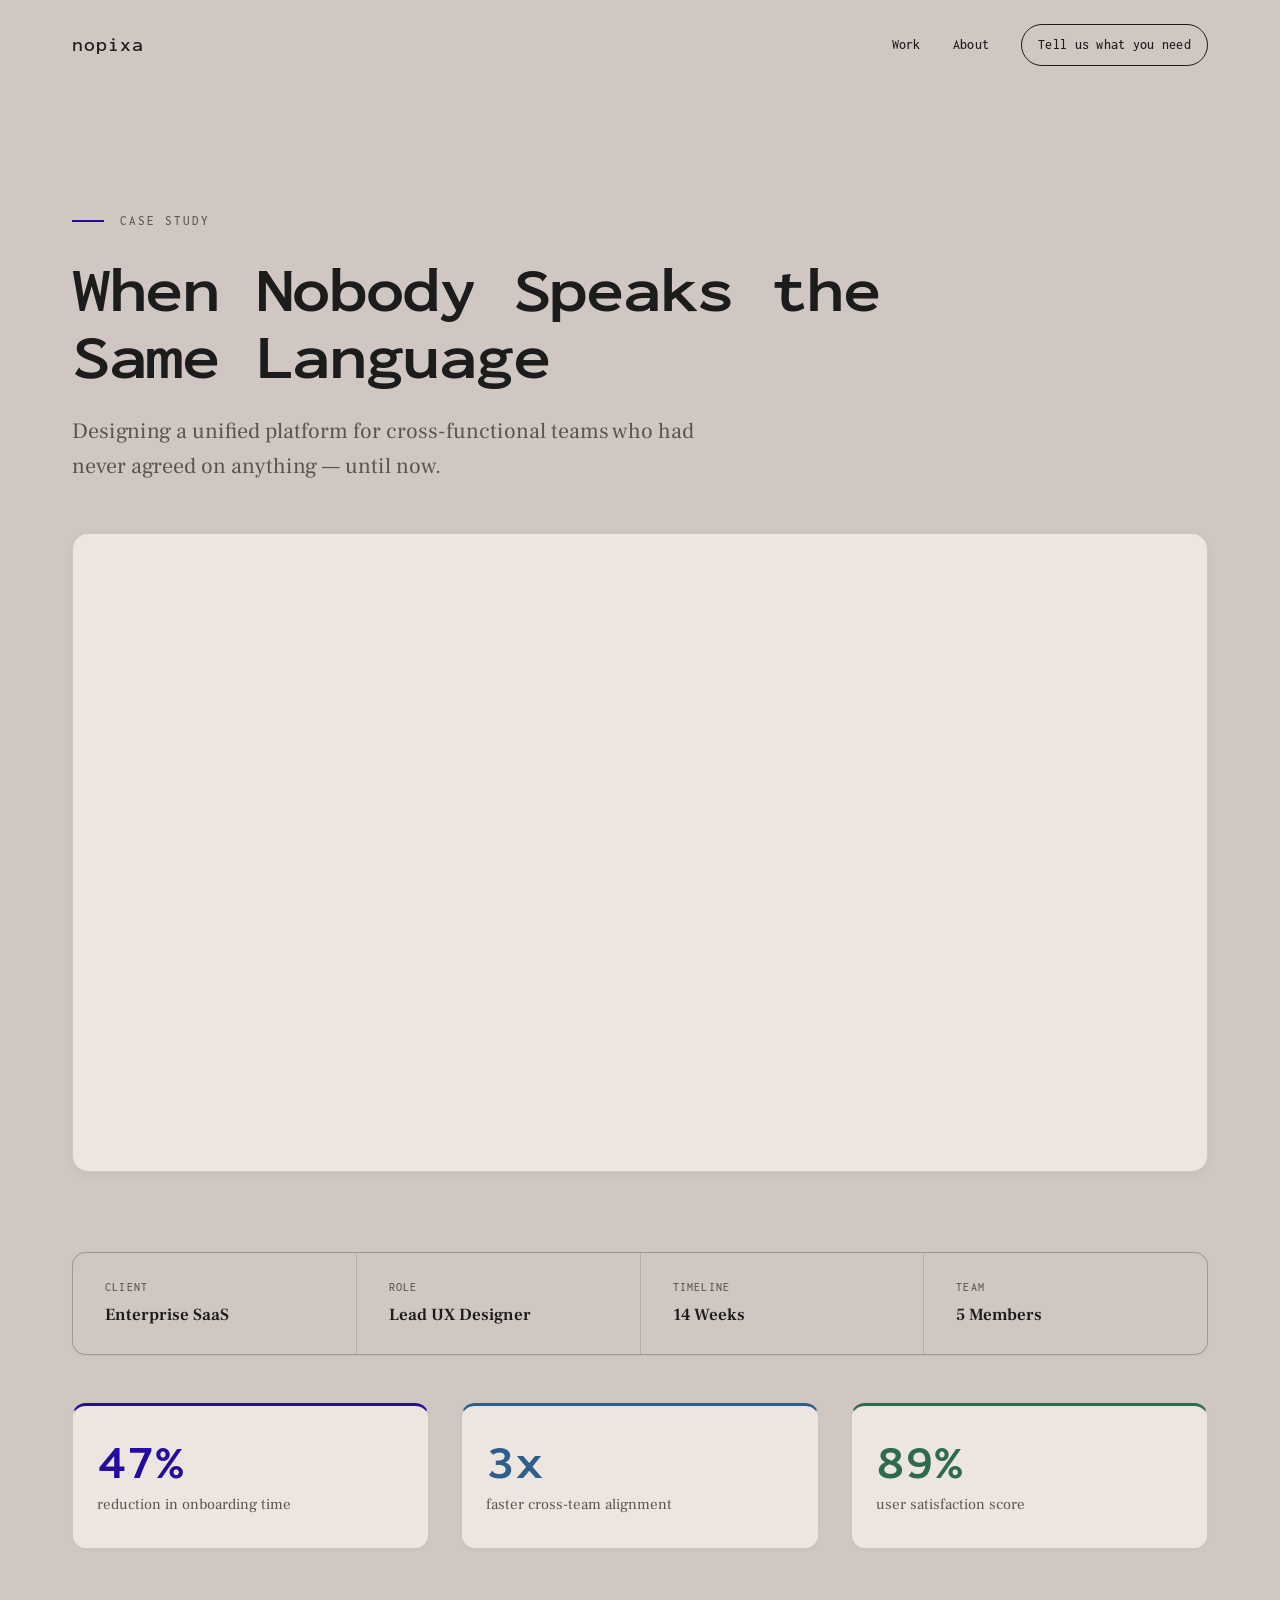
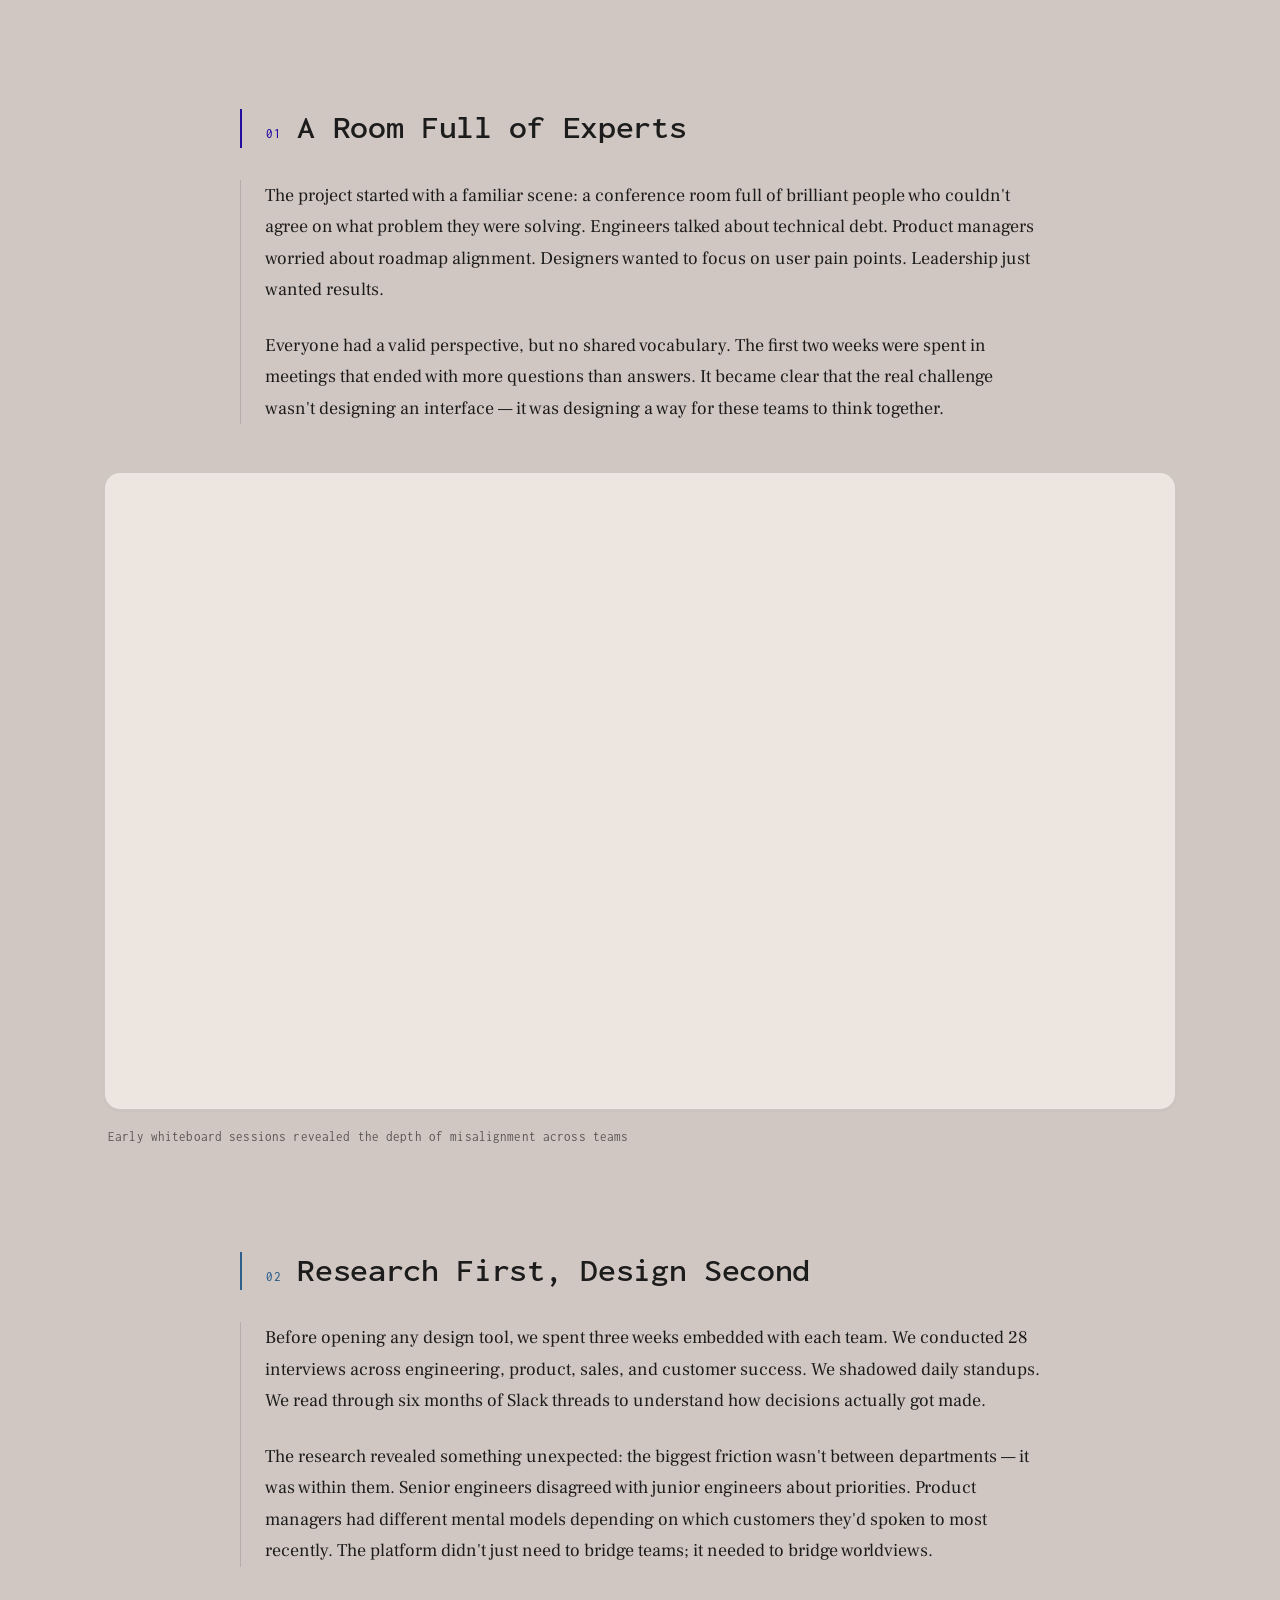
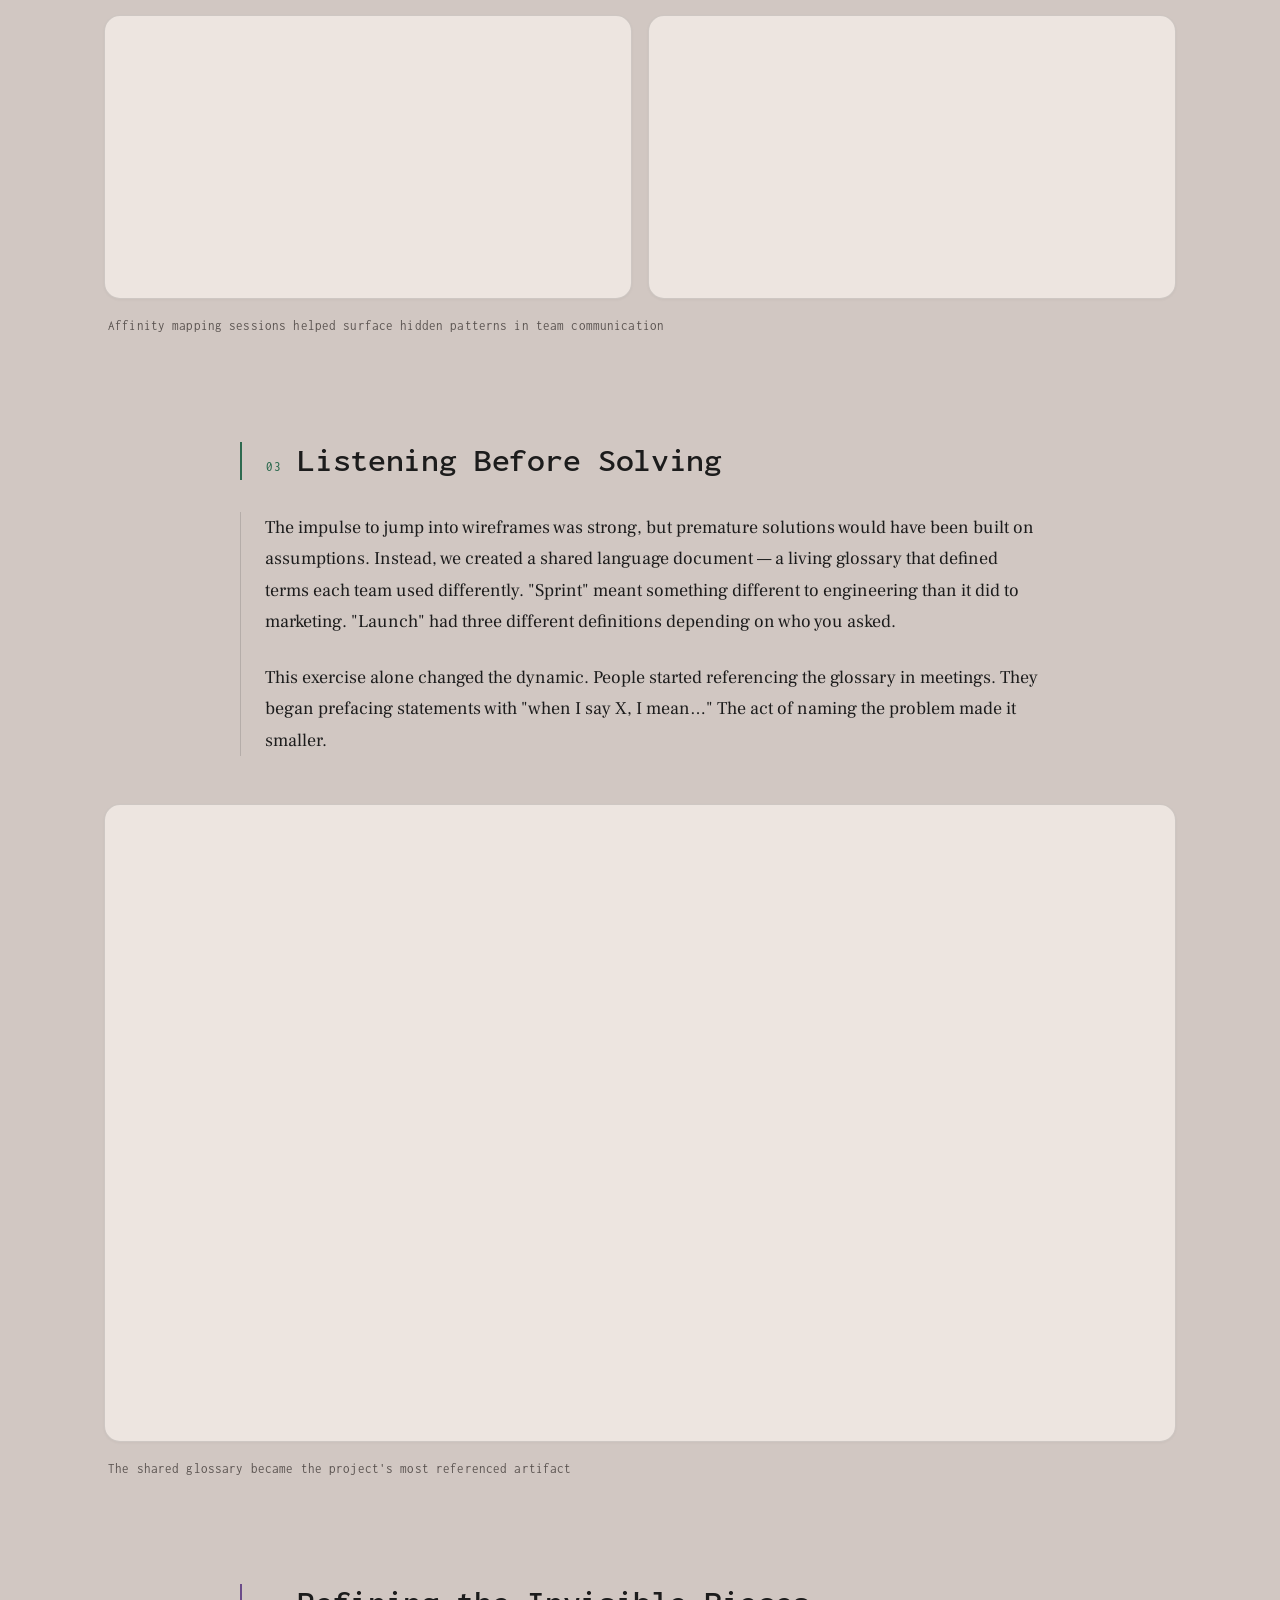
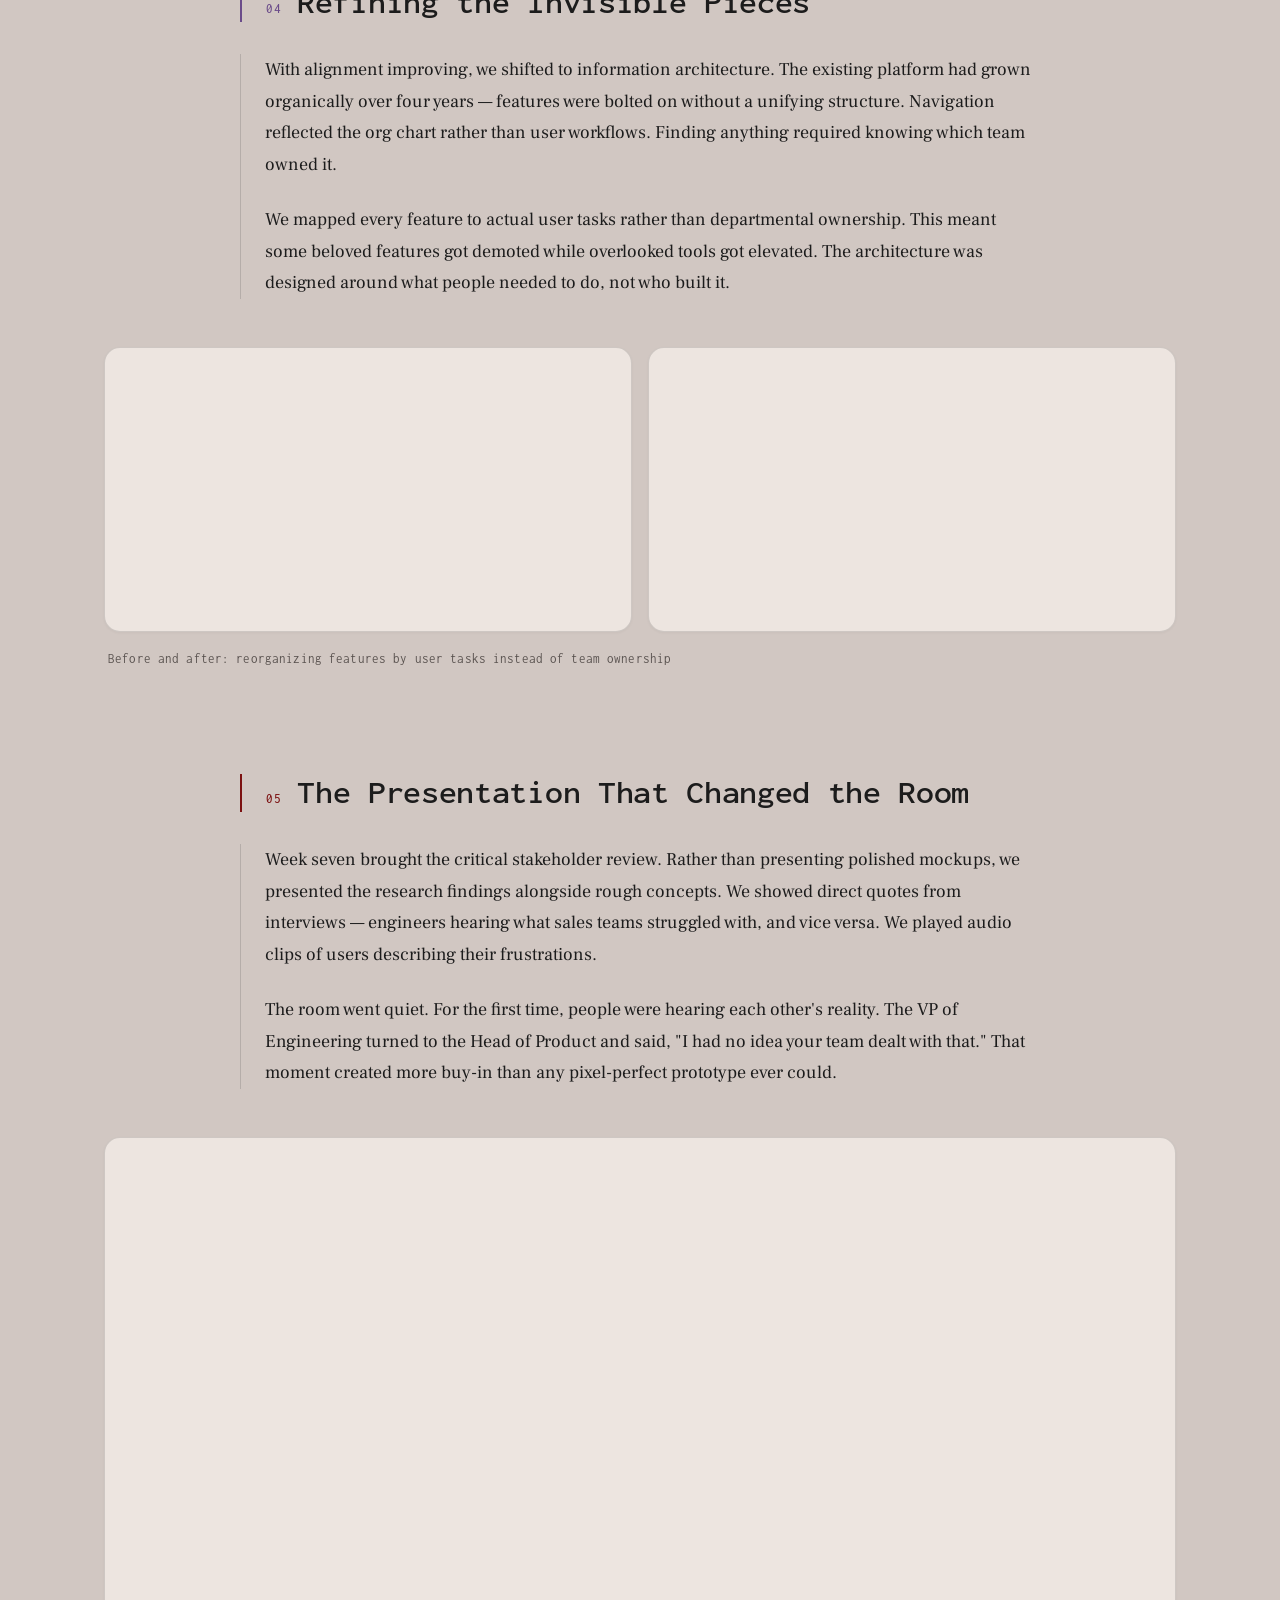
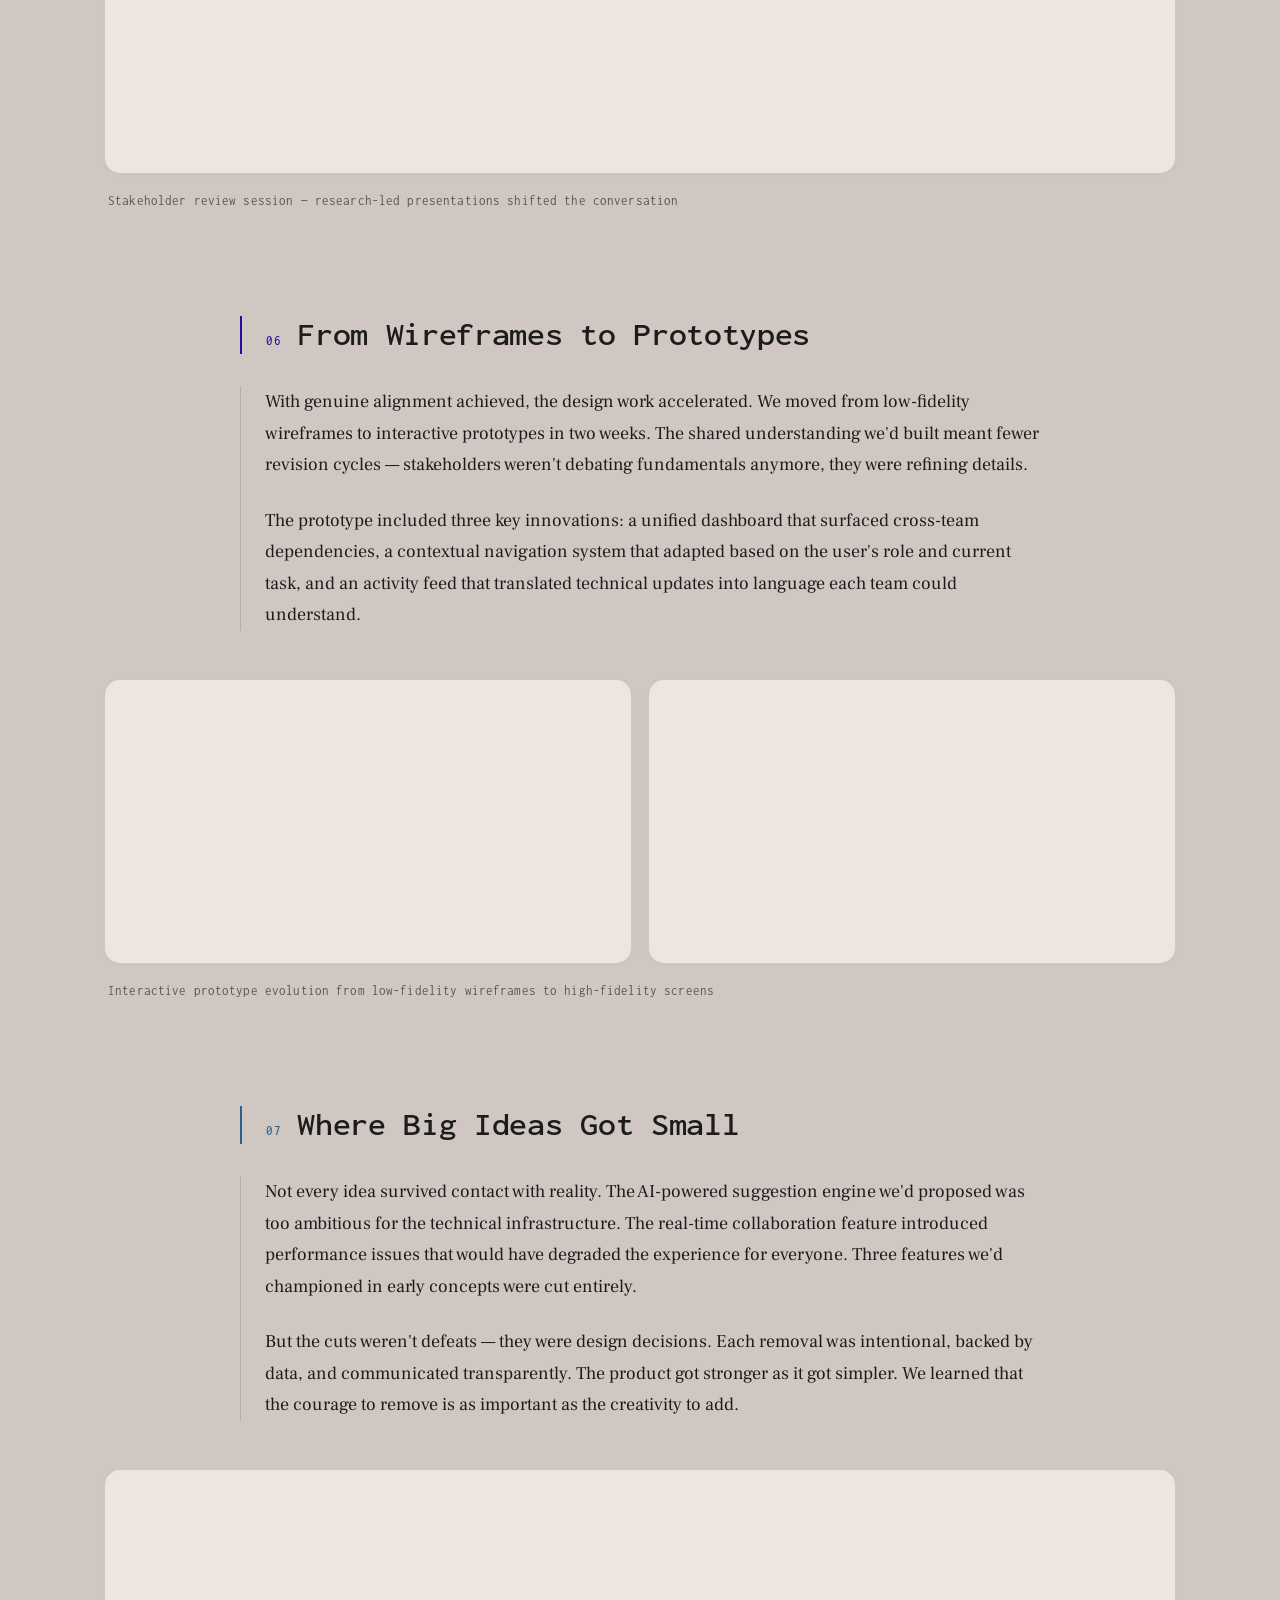
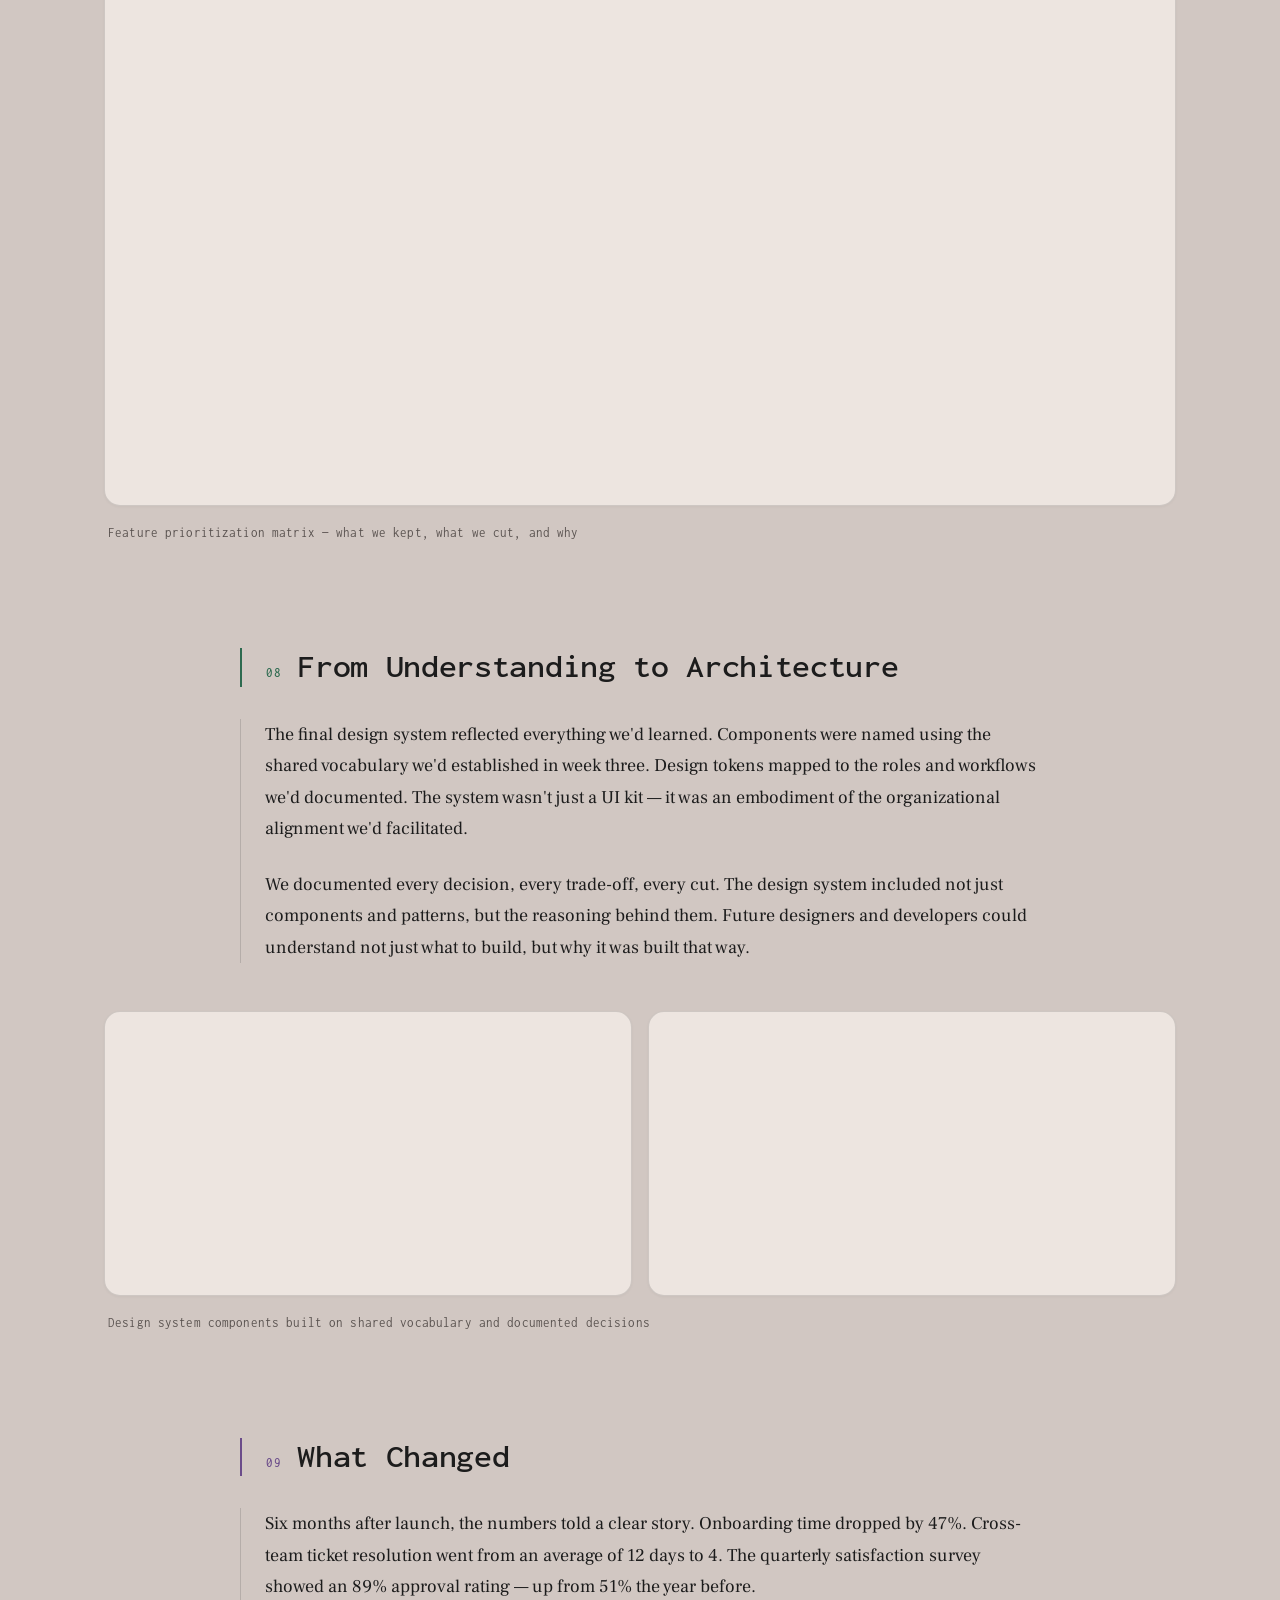
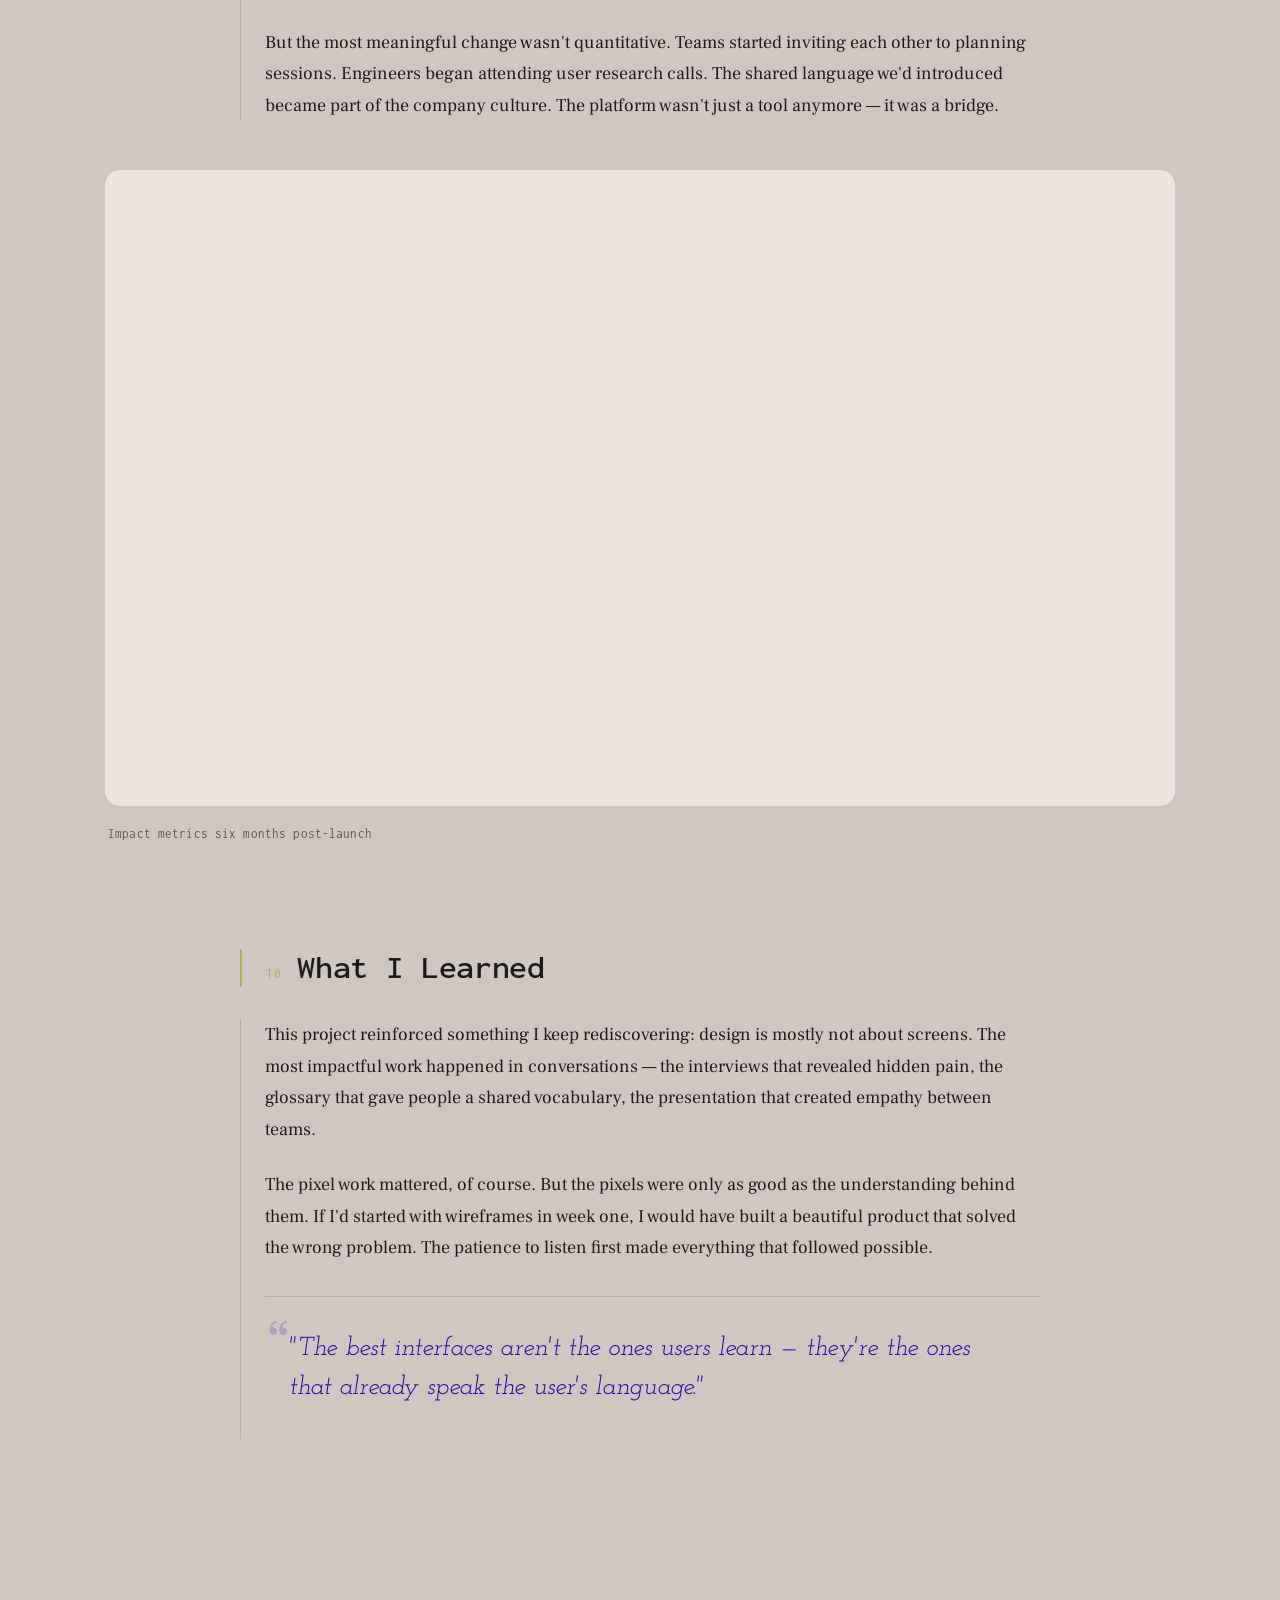
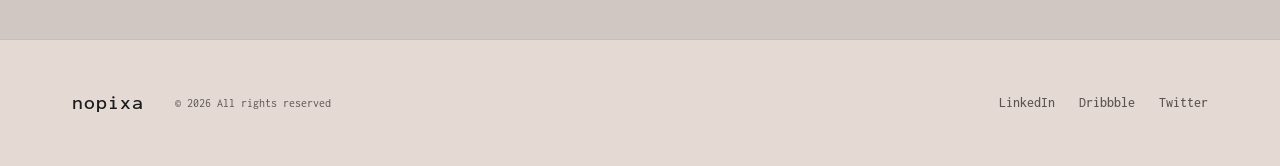
==== commit 0bb5322e: "Refine case study styling to match nopixa.design reference Add color-coded section accents, variable" ====
--- a/index.html
+++ b/index.html
@@ -8,6 +8,7 @@
   <link rel="preconnect" href="https://fonts.gstatic.com" crossorigin>
   <link href="https://fonts.googleapis.com/css2?family=Inconsolata:wdth,wght@75..100,200..900&family=Frank+Ruhl+Libre:wght@300..900&family=Josefin+Slab:ital,wght@0,100..700;1,100..700&display=swap" rel="stylesheet">
   <link rel="stylesheet" href="style.css">
+  <meta name="description" content="Case study: Designing a unified platform for cross-functional teams — a nopixa design project.">
 </head>
 <body>
 
--- a/style.css
+++ b/style.css
@@ -23,6 +23,13 @@
   --color-border: #1c1c1c;
   --color-border-light: rgba(28, 28, 28, 0.15);
 
+  /* Section accent colors (from reference) */
+  --color-blue: #2e5f8c;
+  --color-green: #2d6a4f;
+  --color-purple: #6b4c8a;
+  --color-maroon: #7c1111;
+  --color-gold: #b7ab62;
+
   /* Typography */
   --font-mono: 'Inconsolata', monospace;
   --font-serif: 'Frank Ruhl Libre', serif;
@@ -44,6 +51,10 @@
   --radius-sm: 5px;
   --radius-md: 14px;
   --radius-lg: 16px;
+
+  /* Shadows */
+  --shadow-card: 0px 1px 3px 0px rgba(0, 0, 0, 0.04);
+  --shadow-elevated: 0px 2px 8px 0px rgba(0, 0, 0, 0.06);
 }
 
 html {
@@ -93,6 +104,7 @@
   font-size: 1.125rem;
   letter-spacing: 0.05em;
   font-stretch: expanded;
+  font-variation-settings: "wdth" 125;
 }
 
 .nav__links {
@@ -136,13 +148,25 @@
   text-transform: uppercase;
   color: var(--color-text-muted);
   margin-bottom: var(--space-lg);
-  display: block;
+  display: flex;
+  align-items: center;
+  gap: var(--space-md);
+}
+
+.hero__label::before {
+  content: '';
+  display: inline-block;
+  width: 32px;
+  height: 2px;
+  background-color: var(--color-accent);
+  flex-shrink: 0;
 }
 
 .hero__title {
   font-family: var(--font-mono);
   font-weight: 700;
   font-stretch: expanded;
+  font-variation-settings: "wdth" 125;
   font-size: clamp(2.25rem, 5vw, 4.5rem);
   line-height: 1.05;
   letter-spacing: -0.02em;
@@ -173,6 +197,7 @@
   background-color: var(--color-bg-card);
   border-radius: var(--radius-lg);
   border: 1px solid var(--color-border-light);
+  box-shadow: var(--shadow-elevated);
 }
 
 /* --- Overview / Stats --- */
@@ -191,6 +216,7 @@
   border-radius: var(--radius-md);
   overflow: hidden;
   margin-bottom: var(--space-2xl);
+  box-shadow: var(--shadow-card);
 }
 
 .overview__item {
@@ -227,22 +253,40 @@
   background-color: var(--color-bg-card);
   border-radius: var(--radius-md);
   padding: var(--space-xl) var(--space-lg);
-  border: 3px solid transparent;
-  border-top-color: var(--color-accent);
+  border: 1px solid var(--color-border-light);
+  border-top: 3px solid var(--color-accent);
   display: flex;
   flex-direction: column;
   gap: var(--space-sm);
+  box-shadow: var(--shadow-card);
+}
+
+.stat:nth-child(2) {
+  border-top-color: var(--color-blue);
+}
+
+.stat:nth-child(3) {
+  border-top-color: var(--color-green);
 }
 
 .stat__number {
   font-family: var(--font-mono);
   font-weight: 700;
   font-stretch: expanded;
+  font-variation-settings: "wdth" 125;
   font-size: clamp(2rem, 4vw, 3rem);
   line-height: 1;
   color: var(--color-accent);
 }
 
+.stat:nth-child(2) .stat__number {
+  color: var(--color-blue);
+}
+
+.stat:nth-child(3) .stat__number {
+  color: var(--color-green);
+}
+
 .stat__desc {
   font-family: var(--font-serif);
   font-size: 0.9375rem;
@@ -272,7 +316,7 @@
   align-items: baseline;
   gap: var(--space-md);
   margin-bottom: var(--space-xl);
-  border-left: 1px solid var(--color-border);
+  border-left: 2px solid var(--color-border);
   padding-left: var(--space-lg);
 }
 
@@ -289,6 +333,7 @@
   font-family: var(--font-mono);
   font-weight: 600;
   font-stretch: expanded;
+  font-variation-settings: "wdth" 115;
   font-size: clamp(1.5rem, 3vw, 2rem);
   line-height: 1.2;
   letter-spacing: -0.01em;
@@ -298,6 +343,29 @@
   padding-left: var(--space-lg);
   border-left: 1px solid var(--color-border-light);
 }
+
+/* Color-coded section accents */
+.section:nth-of-type(1) .section__header { border-left-color: var(--color-accent); }
+.section:nth-of-type(2) .section__header { border-left-color: var(--color-blue); }
+.section:nth-of-type(3) .section__header { border-left-color: var(--color-green); }
+.section:nth-of-type(4) .section__header { border-left-color: var(--color-purple); }
+.section:nth-of-type(5) .section__header { border-left-color: var(--color-maroon); }
+.section:nth-of-type(6) .section__header { border-left-color: var(--color-accent); }
+.section:nth-of-type(7) .section__header { border-left-color: var(--color-blue); }
+.section:nth-of-type(8) .section__header { border-left-color: var(--color-green); }
+.section:nth-of-type(9) .section__header { border-left-color: var(--color-purple); }
+.section:nth-of-type(10) .section__header { border-left-color: var(--color-gold); }
+
+.section:nth-of-type(1) .section__number { color: var(--color-accent); }
+.section:nth-of-type(2) .section__number { color: var(--color-blue); }
+.section:nth-of-type(3) .section__number { color: var(--color-green); }
+.section:nth-of-type(4) .section__number { color: var(--color-purple); }
+.section:nth-of-type(5) .section__number { color: var(--color-maroon); }
+.section:nth-of-type(6) .section__number { color: var(--color-accent); }
+.section:nth-of-type(7) .section__number { color: var(--color-blue); }
+.section:nth-of-type(8) .section__number { color: var(--color-green); }
+.section:nth-of-type(9) .section__number { color: var(--color-purple); }
+.section:nth-of-type(10) .section__number { color: var(--color-gold); }
 
 .section__body p {
   font-family: var(--font-serif);
@@ -313,8 +381,21 @@
 
 .section__quote {
   margin-top: var(--space-xl);
-  padding: var(--space-xl) 0;
+  padding: var(--space-xl) var(--space-lg);
   border-top: 1px solid var(--color-border-light);
+  position: relative;
+}
+
+.section__quote::before {
+  content: '\201C';
+  font-family: var(--font-serif);
+  font-size: 4rem;
+  line-height: 1;
+  color: var(--color-accent);
+  opacity: 0.2;
+  position: absolute;
+  top: var(--space-md);
+  left: 0;
 }
 
 .section__quote blockquote {
@@ -338,6 +419,7 @@
   background-color: var(--color-bg-card);
   border-radius: var(--radius-lg);
   border: 1px solid var(--color-border-light);
+  box-shadow: var(--shadow-card);
 }
 
 .image-block__grid {
@@ -389,6 +471,7 @@
   font-size: 1.125rem;
   letter-spacing: 0.05em;
   font-stretch: expanded;
+  font-variation-settings: "wdth" 125;
 }
 
 .footer__copy {
@@ -460,6 +543,11 @@
   .hero__label {
     font-size: 0.6875rem;
     margin-bottom: var(--space-md);
+    gap: var(--space-sm);
+  }
+
+  .hero__label::before {
+    width: 20px;
   }
 
   .hero__title {
